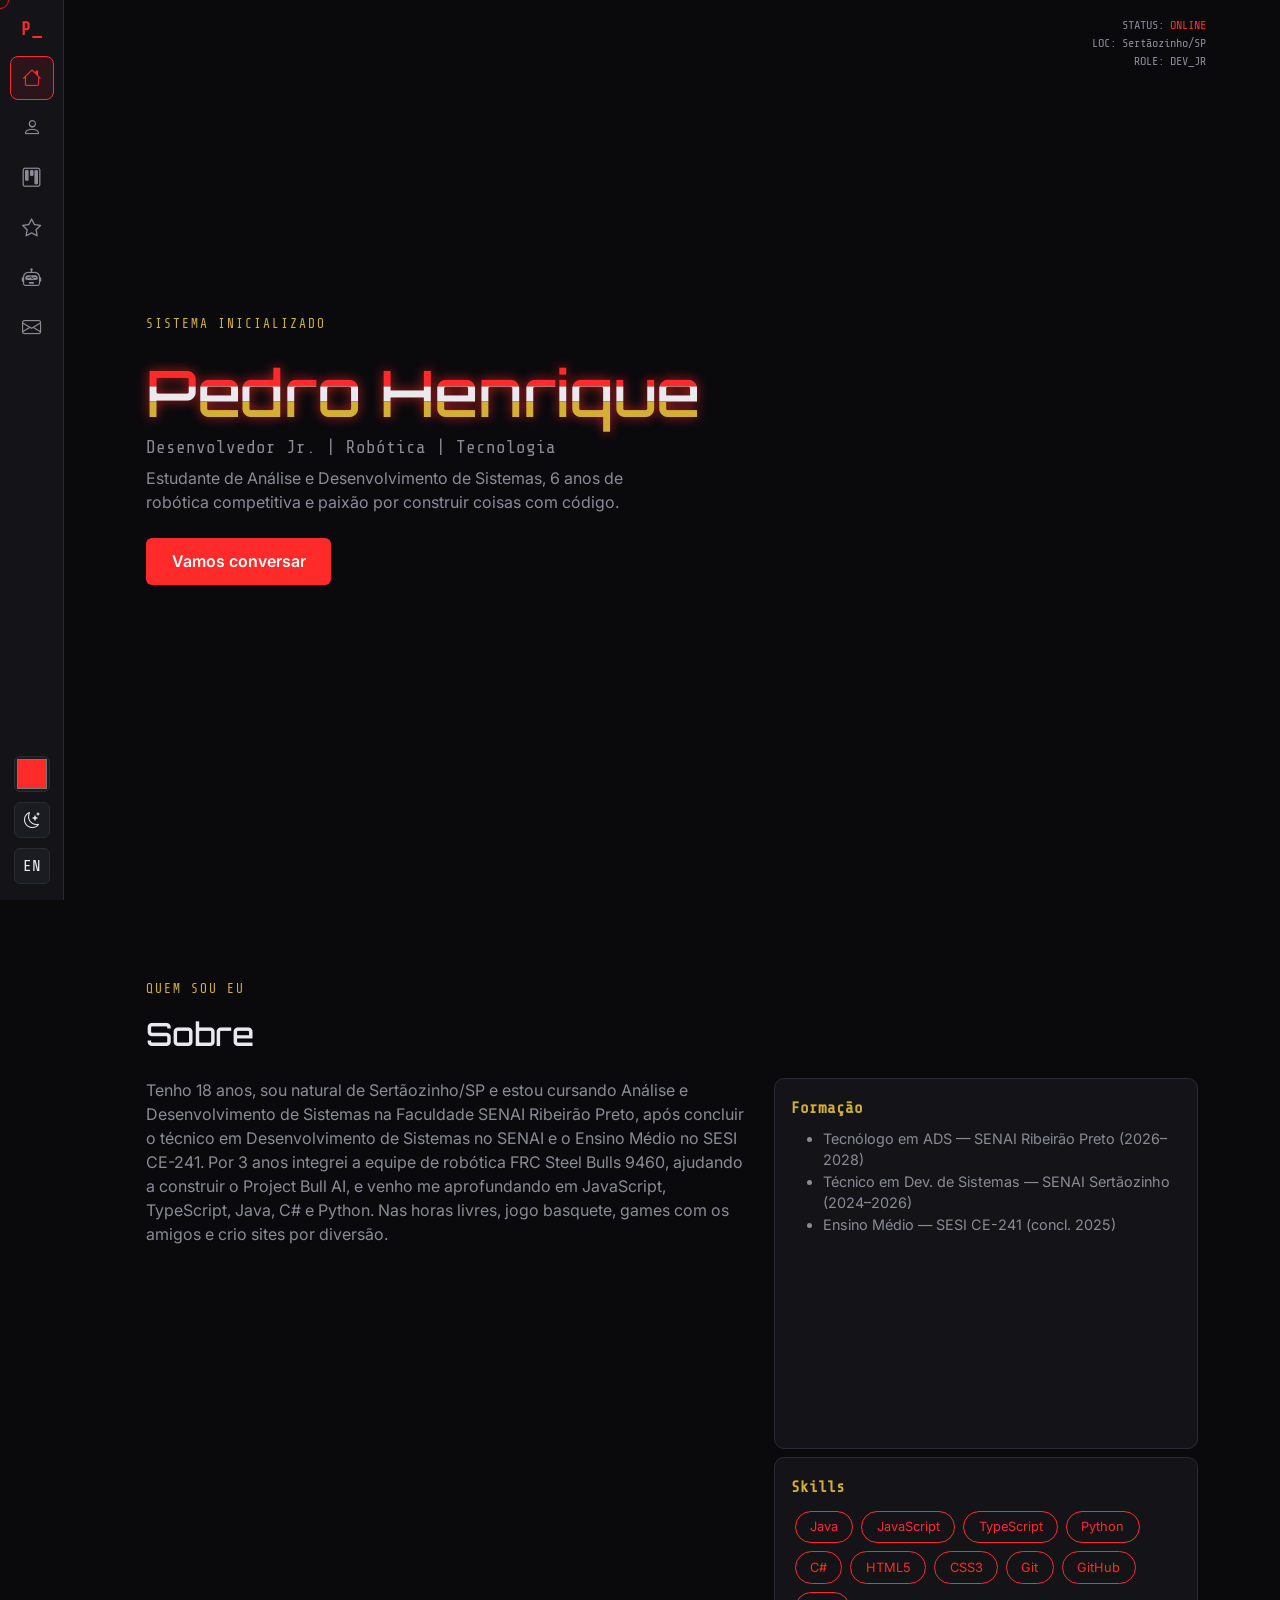
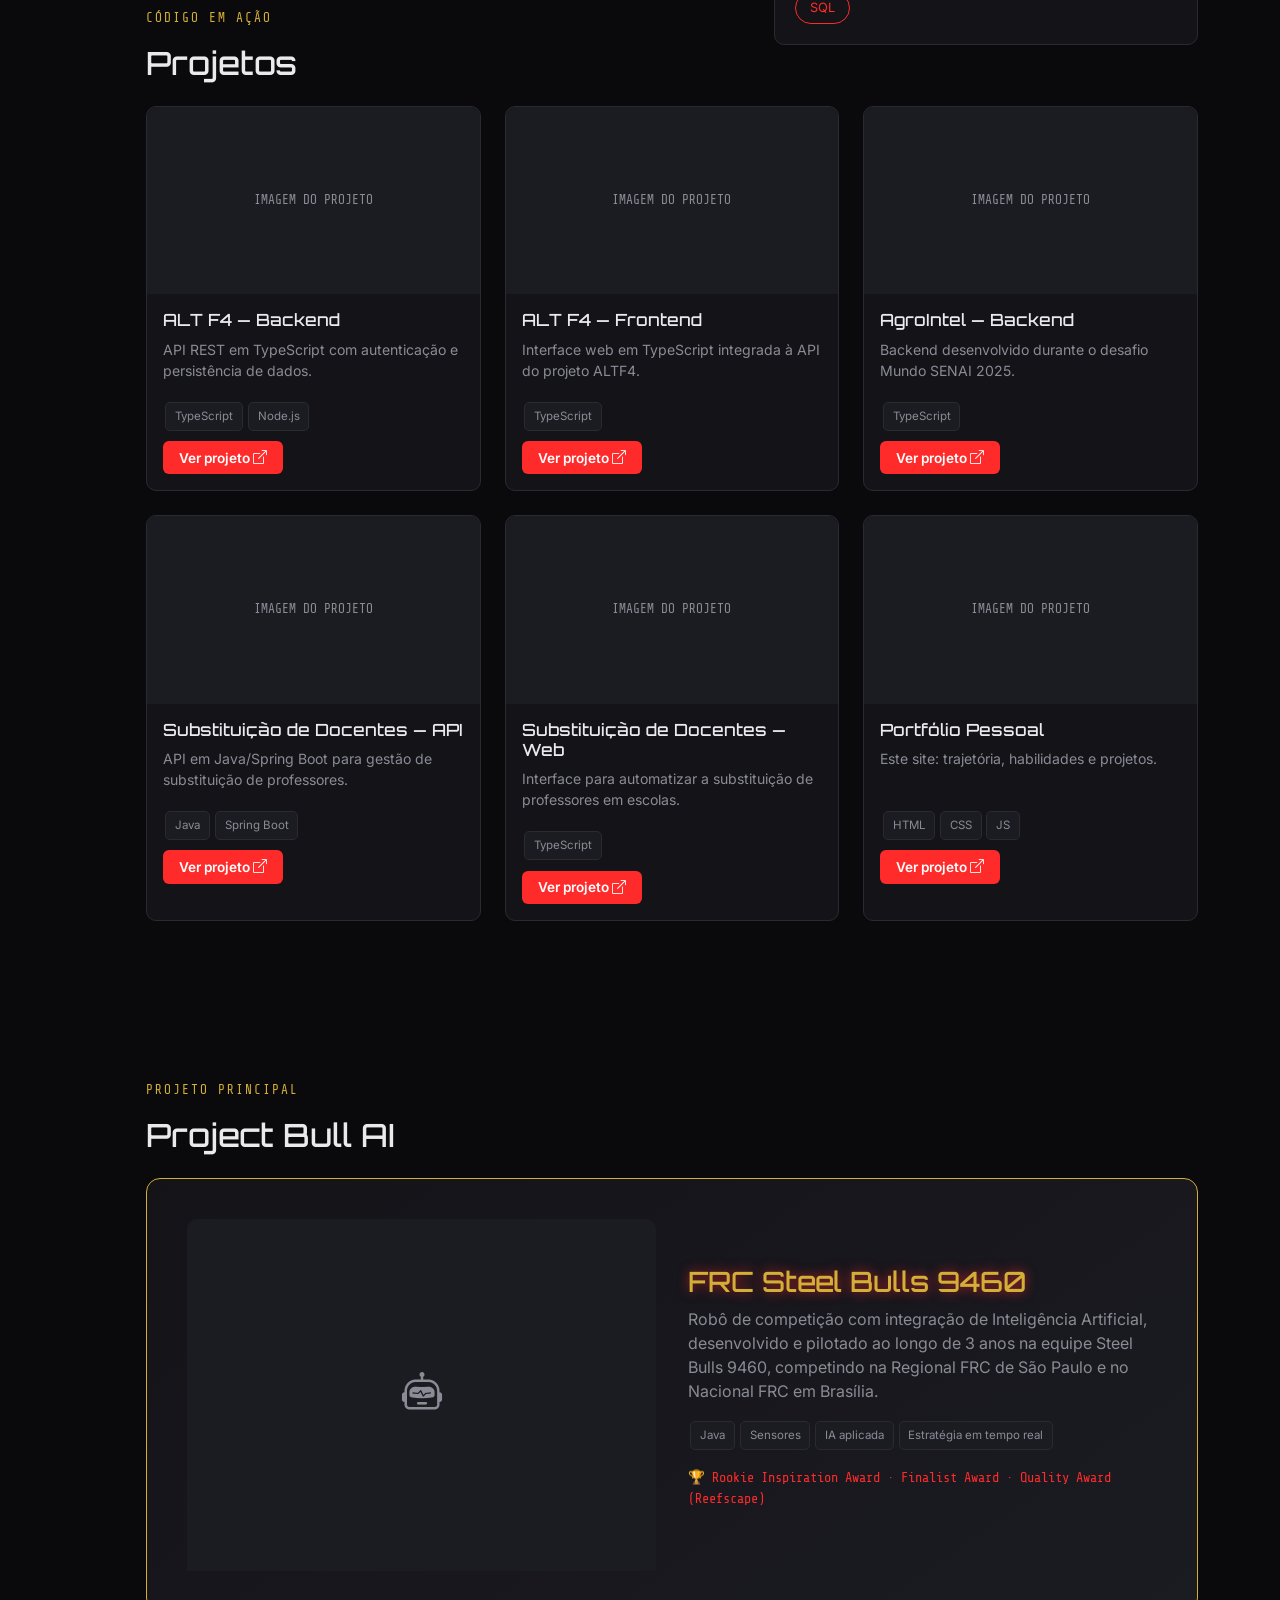
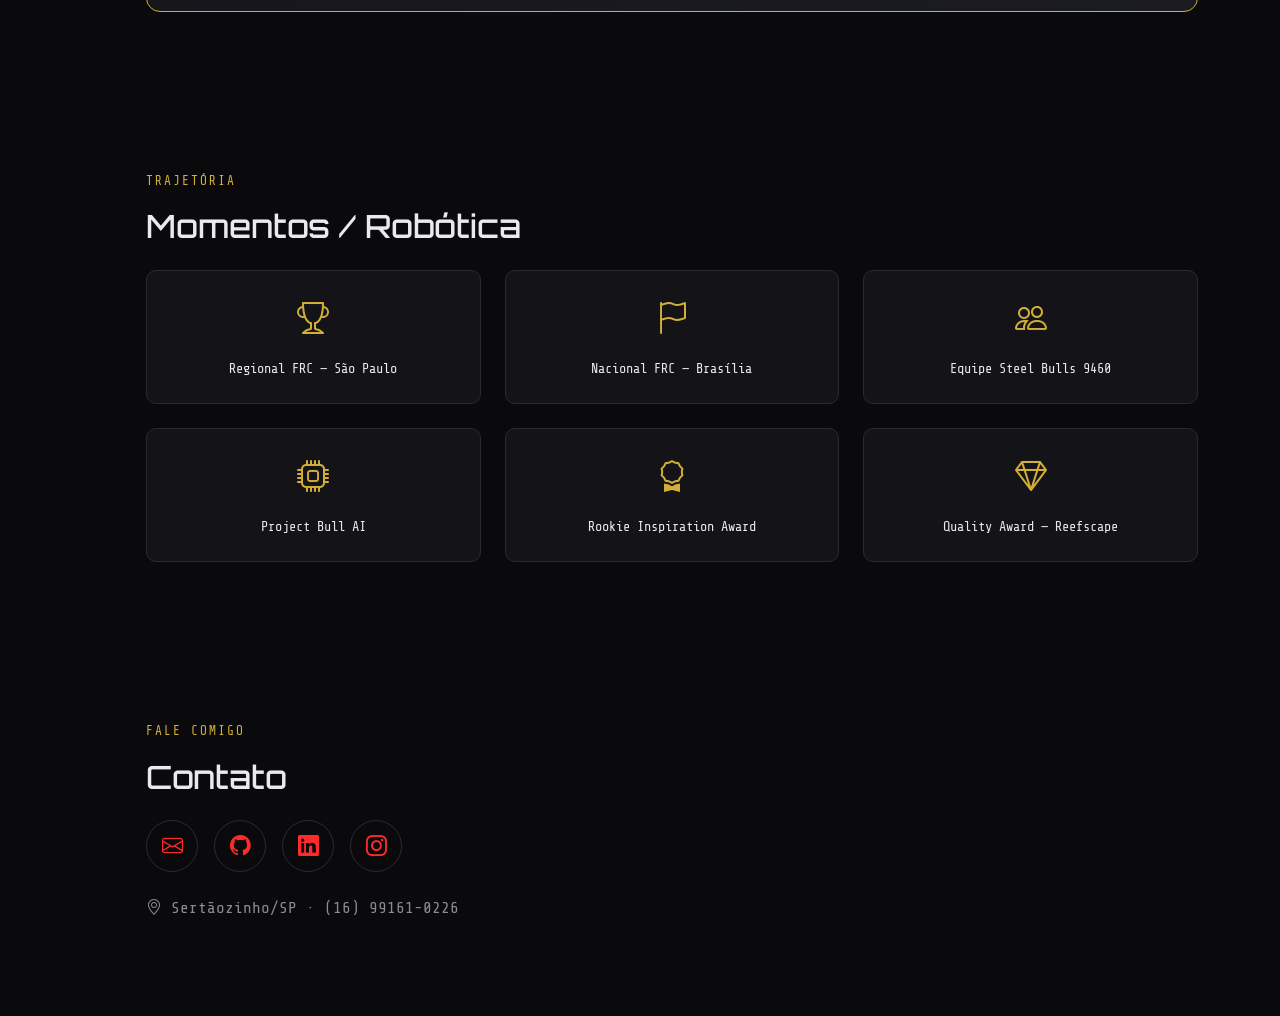
==== index.html @ cfd3be11 "Add files via upload" ====
<!DOCTYPE html>
<html lang="pt-BR">
<head>
<meta charset="UTF-8">
<meta name="viewport" content="width=device-width, initial-scale=1, viewport-fit=cover">
<title>Pedro Henrique — Dev &amp; Robótica</title>
<link href="https://fonts.googleapis.com/css2?family=Orbitron:wght@600;800&family=Share+Tech+Mono&family=Inter:wght@400;500;600&display=swap" rel="stylesheet">
<link href="https://cdnjs.cloudflare.com/ajax/libs/bootstrap/5.3.3/css/bootstrap.min.css" rel="stylesheet">
<link href="https://cdn.jsdelivr.net/npm/bootstrap-icons@1.11.3/font/bootstrap-icons.min.css" rel="stylesheet">
<link rel="stylesheet" href="css/style.css">
</head>
<body>
<div id="loader"><span class="mono glitch" data-text="INITIALIZING SYSTEM..." style="color:var(--accent);font-size:1rem">INITIALIZING SYSTEM...</span><div class="bar"><span></span></div></div>
<div id="navload"></div>
<div id="cursor"></div>

<aside class="sidebar" id="sidebar">
  <a href="#home" class="brand-mark mono" aria-label="Início">P_</a>
  <div class="side-nav" id="sideNav"></div>
  <div class="side-ctrl">
    <input type="color" id="colorpick" value="#ff2b2b" aria-label="Escolher cor de destaque">
    <button class="ctrl-btn" id="themeBtn" aria-label="Alternar tema"><i class="bi bi-moon-stars"></i></button>
    <button class="ctrl-btn mono" id="langBtn" aria-label="Alternar idioma">EN</button>
  </div>
</aside>

<main>
<section class="hero" id="home">
  <div class="hud mono d-none d-md-block">STATUS: <span style="color:var(--accent)">ONLINE</span><br>LOC: Sertãozinho/SP<br>ROLE: DEV_JR</div>
  <p class="eyebrow mono" data-i="heroEyebrow">SISTEMA INICIALIZADO</p>
  <h1 class="glitch glow" data-text="Pedro Henrique">Pedro Henrique</h1>
  <h2 class="mono" style="font-size:1.1rem;color:var(--muted)" data-i="heroRole">Desenvolvedor Jr. | Robótica | Tecnologia</h2>
  <p style="max-width:520px;color:var(--muted)" data-i="heroDesc">Estudante de Análise e Desenvolvimento de Sistemas, 6 anos de robótica competitiva e paixão por construir coisas com código.</p>
  <a href="#contact" class="btn-accent d-inline-block mt-2" style="width:fit-content" data-i="heroCta">Vamos conversar</a>
</section>

<section id="about">
  <p class="eyebrow mono" data-i="aboutEyebrow">QUEM SOU EU</p>
  <h2 class="mb-4" data-i="aboutTitle">Sobre</h2>
  <div class="row g-4">
    <div class="col-lg-7" style="color:var(--muted)" data-i="aboutBio">Tenho 18 anos, sou natural de Sertãozinho/SP e estou cursando Análise e Desenvolvimento de Sistemas na Faculdade SENAI Ribeirão Preto, após concluir o técnico em Desenvolvimento de Sistemas no SENAI e o Ensino Médio no SESI CE-241. Por 3 anos integrei a equipe de robótica FRC Steel Bulls 9460, ajudando a construir o Project Bull AI, e venho me aprofundando em JavaScript, TypeScript, Java, C# e Python. Nas horas livres, jogo basquete, games com os amigos e crio sites por diversão.</div>
    <div class="col-lg-5">
      <div class="card-tech p-3 mb-2"><strong class="mono" style="color:var(--gold)" data-i="eduTitle">Formação</strong><ul class="mt-2 mb-0" style="color:var(--muted);font-size:.9rem">
        <li>Tecnólogo em ADS — SENAI Ribeirão Preto (2026–2028)</li>
        <li>Técnico em Dev. de Sistemas — SENAI Sertãozinho (2024–2026)</li>
        <li>Ensino Médio — SESI CE-241 (concl. 2025)</li></ul></div>
      <div id="skillsBox"></div>
    </div>
  </div>
</section>

<section id="projects">
  <p class="eyebrow mono" data-i="projEyebrow">CÓDIGO EM AÇÃO</p>
  <h2 class="mb-4" data-i="projTitle">Projetos</h2>
  <div class="row g-4" id="projGrid"></div>
</section>

<section id="featured">
  <p class="eyebrow mono" data-i="featEyebrow">PROJETO PRINCIPAL</p>
  <h2 class="mb-4" data-i="featTitle">Project Bull AI</h2>
  <div class="featured">
    <div class="imgph" style="aspect-ratio:4/3"><i class="bi bi-robot" style="font-size:2.5rem"></i></div>
    <div>
      <h3 class="glow" style="color:var(--gold)">FRC Steel Bulls 9460</h3>
      <p style="color:var(--muted)" data-i="featDesc">Robô de competição com integração de Inteligência Artificial, desenvolvido e pilotado ao longo de 3 anos na equipe Steel Bulls 9460, competindo na Regional FRC de São Paulo e no Nacional FRC em Brasília.</p>
      <div class="mb-3 badge-wrap"><span class="badge-tech">Java</span><span class="badge-tech">Sensores</span><span class="badge-tech">IA aplicada</span><span class="badge-tech">Estratégia em tempo real</span></div>
      <p class="mono" style="font-size:.85rem;color:var(--accent)">🏆 Rookie Inspiration Award · Finalist Award · Quality Award (Reefscape)</p>
    </div>
  </div>
</section>

<section id="robotics">
  <p class="eyebrow mono" data-i="roboEyebrow">TRAJETÓRIA</p>
  <h2 class="mb-4" data-i="roboTitle">Momentos / Robótica</h2>
  <div class="row g-4" id="roboGrid"></div>
</section>

<section id="contact">
  <p class="eyebrow mono" data-i="contEyebrow">FALE COMIGO</p>
  <h2 class="mb-4" data-i="contTitle">Contato</h2>
  <div class="d-flex flex-wrap gap-3">
    <a class="contact-icon" href="mailto:pedroh.mendes472@gmail.com" aria-label="Email"><i class="bi bi-envelope"></i></a>
    <a class="contact-icon" href="https://github.com/PedroHenriMende" target="_blank" aria-label="GitHub"><i class="bi bi-github"></i></a>
    <a class="contact-icon" href="https://www.linkedin.com/in/pedro-jesus-aa4018383/" target="_blank" aria-label="LinkedIn"><i class="bi bi-linkedin"></i></a>
    <a class="contact-icon" href="https://www.instagram.com/pedro_mjay" target="_blank" aria-label="Instagram"><i class="bi bi-instagram"></i></a>
  </div>
  <p class="mt-4 mono" style="color:var(--muted)"><i class="bi bi-geo-alt"></i> Sertãozinho/SP · (16) 99161-0226</p>
</section>
</main>

<script src="script/script.js"></script>
</body>
</html>
---- css/style.css ----
:root {
  --accent: #ff2b2b;
  --gold: #d4af37;
  --bg: #0a0a0d;
  --surface: #131318;
  --surface2: #1b1b22;
  --text: #e9e9ee;
  --muted: #8b8b96;
  --border: #2a2a33;
}
:root[data-theme="light"] {
  --bg: #f3f2ee;
  --surface: #ffffff;
  --surface2: #eceae3;
  --text: #161616;
  --muted: #5b5b63;
  --border: #d8d6cf;
}
* {
  box-sizing: border-box;
}
html {
  scroll-behavior: smooth;
  scroll-padding-top: 24px;
}
body {
  background: var(--bg);
  color: var(--text);
  font-family: "Inter", system-ui, sans-serif;
  margin: 0;
  padding-top: env(safe-area-inset-top, 0);
  transition:
    background 0.3s,
    color 0.3s;
  overflow-x: hidden;
}
h1,
h2,
h3,
.brand {
  font-family: "Orbitron", sans-serif;
}
.mono {
  font-family: "Share Tech Mono", monospace;
}
::selection {
  background: var(--accent);
  color: #fff;
}
a {
  color: var(--accent);
  text-decoration: none;
}
.glow {
  text-shadow: 0 0 12px color-mix(in srgb, var(--accent) 70%, transparent);
}
/* loader */
#loader {
  position: fixed;
  inset: 0;
  background: var(--bg);
  z-index: 9999;
  display: flex;
  flex-direction: column;
  align-items: center;
  justify-content: center;
  transition: opacity 0.6s;
}
#loader .bar {
  width: 220px;
  height: 3px;
  background: var(--surface2);
  margin-top: 14px;
  overflow: hidden;
  border-radius: 2px;
}
#loader .bar span {
  display: block;
  height: 100%;
  width: 0;
  background: var(--accent);
  animation: load 1.4s ease forwards;
}
@keyframes load {
  to {
    width: 100%;
  }
}
#navload {
  position: fixed;
  top: 0;
  left: 0;
  height: 2px;
  background: var(--accent);
  width: 0;
  z-index: 9998;
  transition: width 0.25s;
}
/* glitch */
.glitch {
  position: relative;
  display: inline-block;
}
.glitch::before,
.glitch::after {
  content: attr(data-text);
  position: absolute;
  top: 0;
  left: 0;
  width: 100%;
  overflow: hidden;
  background: var(--bg);
}
.glitch::before {
  color: var(--accent);
  clip-path: inset(0 0 60% 0);
}
.glitch::after {
  color: var(--gold);
  clip-path: inset(60% 0 0 0);
}
.glitch:hover::before {
  animation: gl 0.4s steps(2) 2;
}
.glitch:hover::after {
  animation: gl2 0.4s steps(2) 2;
}
@keyframes gl {
  0% {
    transform: translate(0);
  }
  50% {
    transform: translate(-3px, 2px);
  }
  100% {
    transform: translate(0);
  }
}
@keyframes gl2 {
  0% {
    transform: translate(0);
  }
  50% {
    transform: translate(3px, -2px);
  }
  100% {
    transform: translate(0);
  }
}
/* cursor */
#cursor {
  position: fixed;
  width: 18px;
  height: 18px;
  border: 1px solid var(--accent);
  border-radius: 50%;
  pointer-events: none;
  z-index: 9997;
  transform: translate(-50%, -50%);
  transition:
    width 0.15s,
    height 0.15s,
    background 0.15s;
  mix-blend-mode: difference;
}
/* controls (theme / color / lang) */
.ctrl-btn {
  background: var(--surface2);
  border: 1px solid var(--border);
  color: var(--text);
  border-radius: 6px;
  width: 36px;
  height: 36px;
  display: inline-flex;
  align-items: center;
  justify-content: center;
  flex: none;
}
.ctrl-btn:hover {
  border-color: var(--accent);
  color: var(--accent);
}
#colorpick {
  width: 36px;
  height: 36px;
  padding: 2px;
  border-radius: 6px;
  border: 1px solid var(--border);
  background: var(--surface2);
  flex: none;
}
/* sidebar (only navigation on the page) */
.sidebar {
  position: fixed;
  top: 0;
  left: 0;
  bottom: 0;
  width: 64px;
  background: var(--surface);
  border-right: 1px solid var(--border);
  z-index: 900;
  display: flex;
  flex-direction: column;
  align-items: center;
  padding: 16px 0;
  gap: 14px;
  padding-top: calc(16px + env(safe-area-inset-top, 0));
}
.brand-mark {
  color: var(--accent);
  font-weight: 800;
  font-size: 1.1rem;
  letter-spacing: 1px;
  flex: none;
}
.side-nav {
  display: flex;
  flex-direction: column;
  gap: 6px;
}
.side-nav a {
  width: 44px;
  height: 44px;
  display: flex;
  align-items: center;
  justify-content: center;
  border-radius: 8px;
  color: var(--muted);
  font-size: 1.2rem;
  border: 1px solid transparent;
}
.side-nav a:hover,
.side-nav a.active {
  color: var(--accent);
  border-color: var(--accent);
  background: color-mix(in srgb, var(--accent) 10%, transparent);
}
.side-ctrl {
  margin-top: auto;
  display: flex;
  flex-direction: column;
  align-items: center;
  gap: 10px;
  padding-bottom: env(safe-area-inset-bottom, 0);
}
main {
  margin-left: 64px;
}
@media (max-width: 767px) {
  .sidebar {
    top: auto;
    bottom: 0;
    width: 100%;
    height: 60px;
    flex-direction: row;
    justify-content: space-between;
    padding: 0 10px;
    gap: 8px;
    border-right: none;
    border-top: 1px solid var(--border);
    overflow-x: auto;
  }
  .side-nav {
    flex-direction: row;
  }
  .side-ctrl {
    margin-top: 0;
    flex-direction: row;
  }
  main {
    margin-left: 0;
    padding-bottom: 60px;
  }
}
section {
  padding: 5rem 1.5rem;
  max-width: 1100px;
  margin: 0 auto;
  scroll-margin-top: 24px;
}
.eyebrow {
  color: var(--gold);
  font-size: 0.8rem;
  letter-spacing: 2px;
}
.hero {
  min-height: 100vh;
  display: flex;
  flex-direction: column;
  justify-content: center;
  position: relative;
}
.hero h1 {
  font-size: clamp(2.2rem, 6vw, 4rem);
  margin: 0.3rem 0;
}
.hero .hud {
  position: absolute;
  right: 1rem;
  top: 1rem;
  font-size: 0.75rem;
  color: var(--muted);
  text-align: right;
}
.btn-accent {
  background: var(--accent);
  border: none;
  color: #fff;
  font-weight: 600;
  padding: 0.7rem 1.6rem;
  border-radius: 6px;
}
.btn-accent:hover {
  filter: brightness(1.15);
  color: #fff;
}
.card-tech {
  background: var(--surface);
  border: 1px solid var(--border);
  border-radius: 10px;
  transition:
    transform 0.25s,
    border-color 0.25s;
  height: 100%;
}
.card-tech:hover {
  transform: translateY(-6px);
  border-color: var(--accent);
}
.imgph {
  aspect-ratio: 16/9;
  background: var(--surface2);
  display: flex;
  align-items: center;
  justify-content: center;
  color: var(--muted);
  border-radius: 10px 10px 0 0;
  font-family: "Share Tech Mono", monospace;
  font-size: 0.8rem;
}
.badge-tech {
  background: var(--surface2);
  border: 1px solid var(--border);
  color: var(--muted);
  font-size: 0.72rem;
  padding: 0.3rem 0.55rem;
  border-radius: 5px;
  margin: 0.15rem;
  display: inline-block;
}
.badge-wrap {
  display: flex;
  flex-wrap: wrap;
  max-width: 100%;
}
.featured {
  border: 1px solid var(--gold);
  border-radius: 14px;
  background: linear-gradient(145deg, var(--surface), var(--surface2));
  padding: 2.5rem;
  display: grid;
  grid-template-columns: 1fr 1fr;
  gap: 2rem;
  align-items: center;
}
@media (max-width: 767px) {
  .featured {
    grid-template-columns: 1fr;
  }
}
.skill-badge {
  border: 1px solid var(--accent);
  color: var(--accent);
  border-radius: 20px;
  padding: 0.35rem 0.9rem;
  font-size: 0.8rem;
  margin: 0.25rem;
  display: inline-block;
}
.card-tech,
.imgph,
#skillsBox,
.featured {
  max-width: 100%;
}
.contact-icon {
  width: 52px;
  height: 52px;
  border-radius: 50%;
  border: 1px solid var(--border);
  display: flex;
  align-items: center;
  justify-content: center;
  font-size: 1.3rem;
}
.contact-icon:hover {
  border-color: var(--accent);
  color: var(--accent);
}
:focus-visible {
  outline: 2px solid var(--accent);
  outline-offset: 2px;
}
@media (prefers-reduced-motion: reduce) {
  * {
    animation: none !important;
    transition: none !important;
  }
}
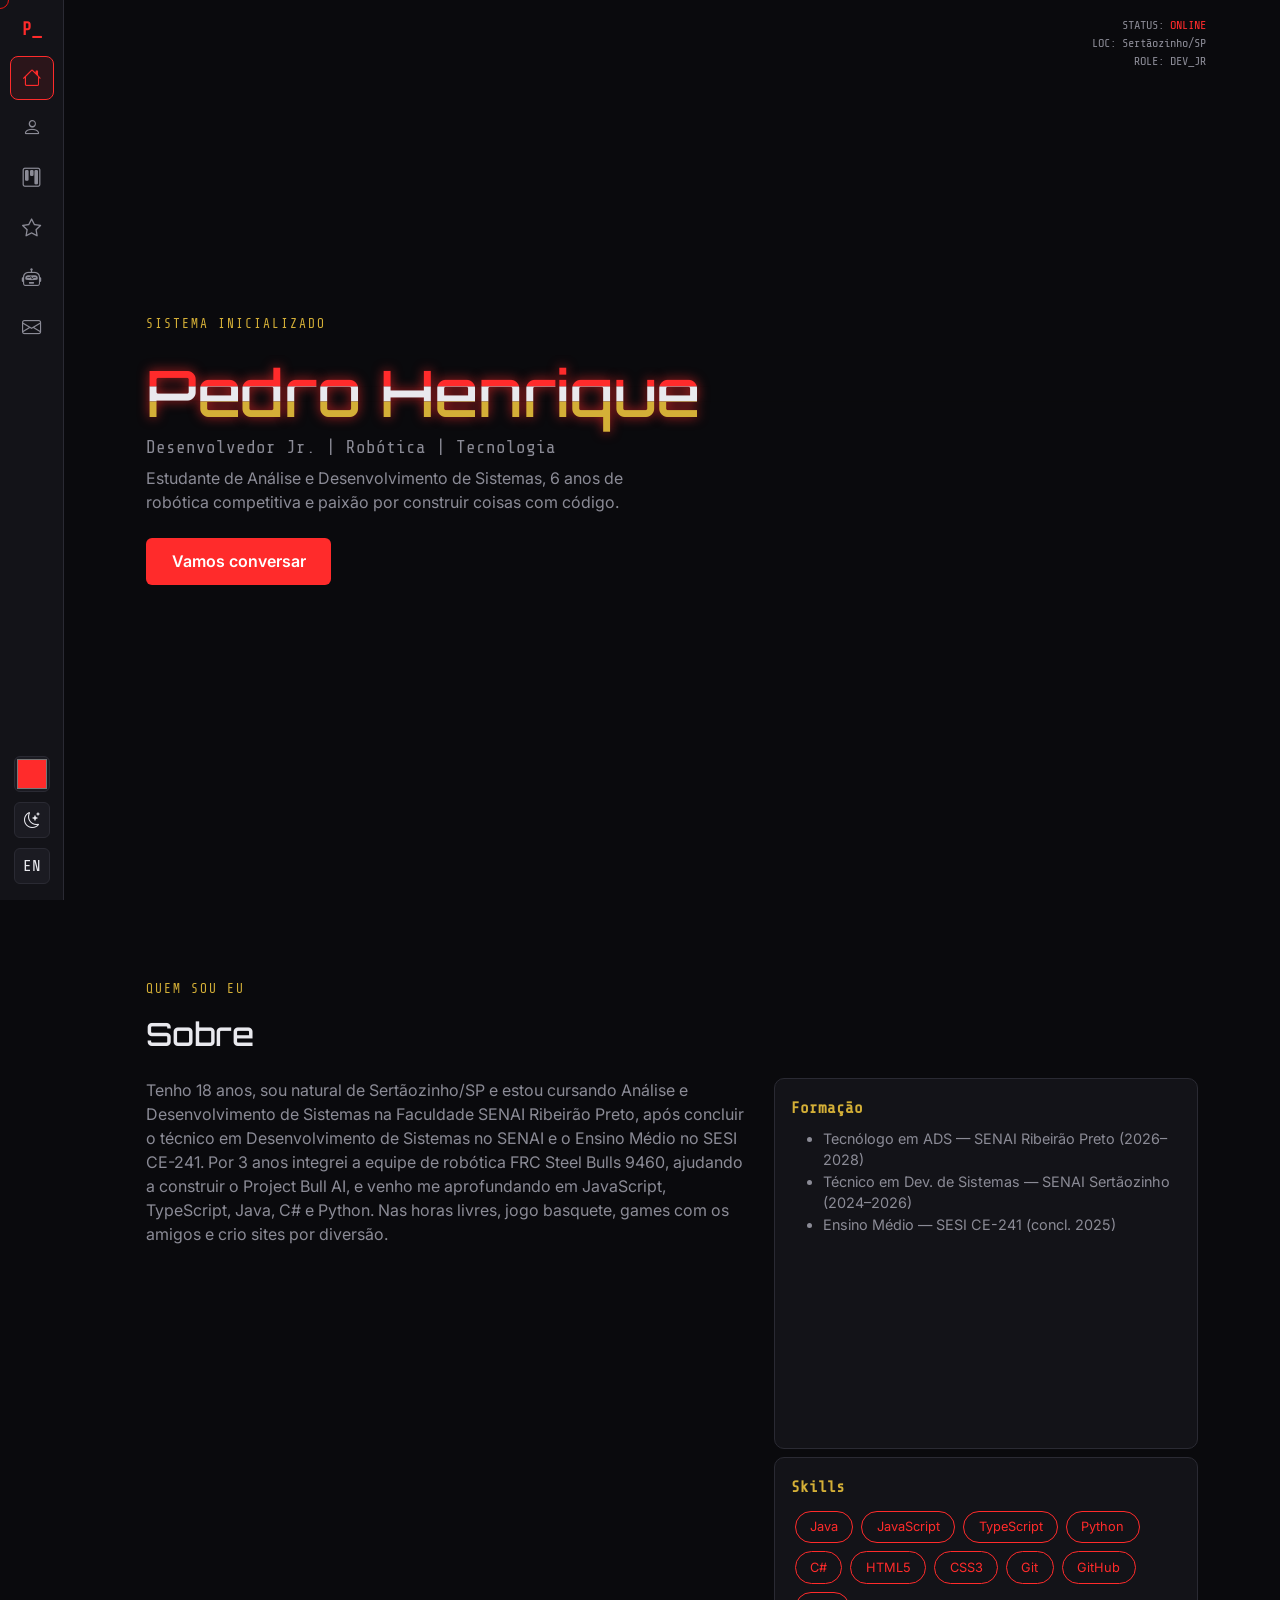
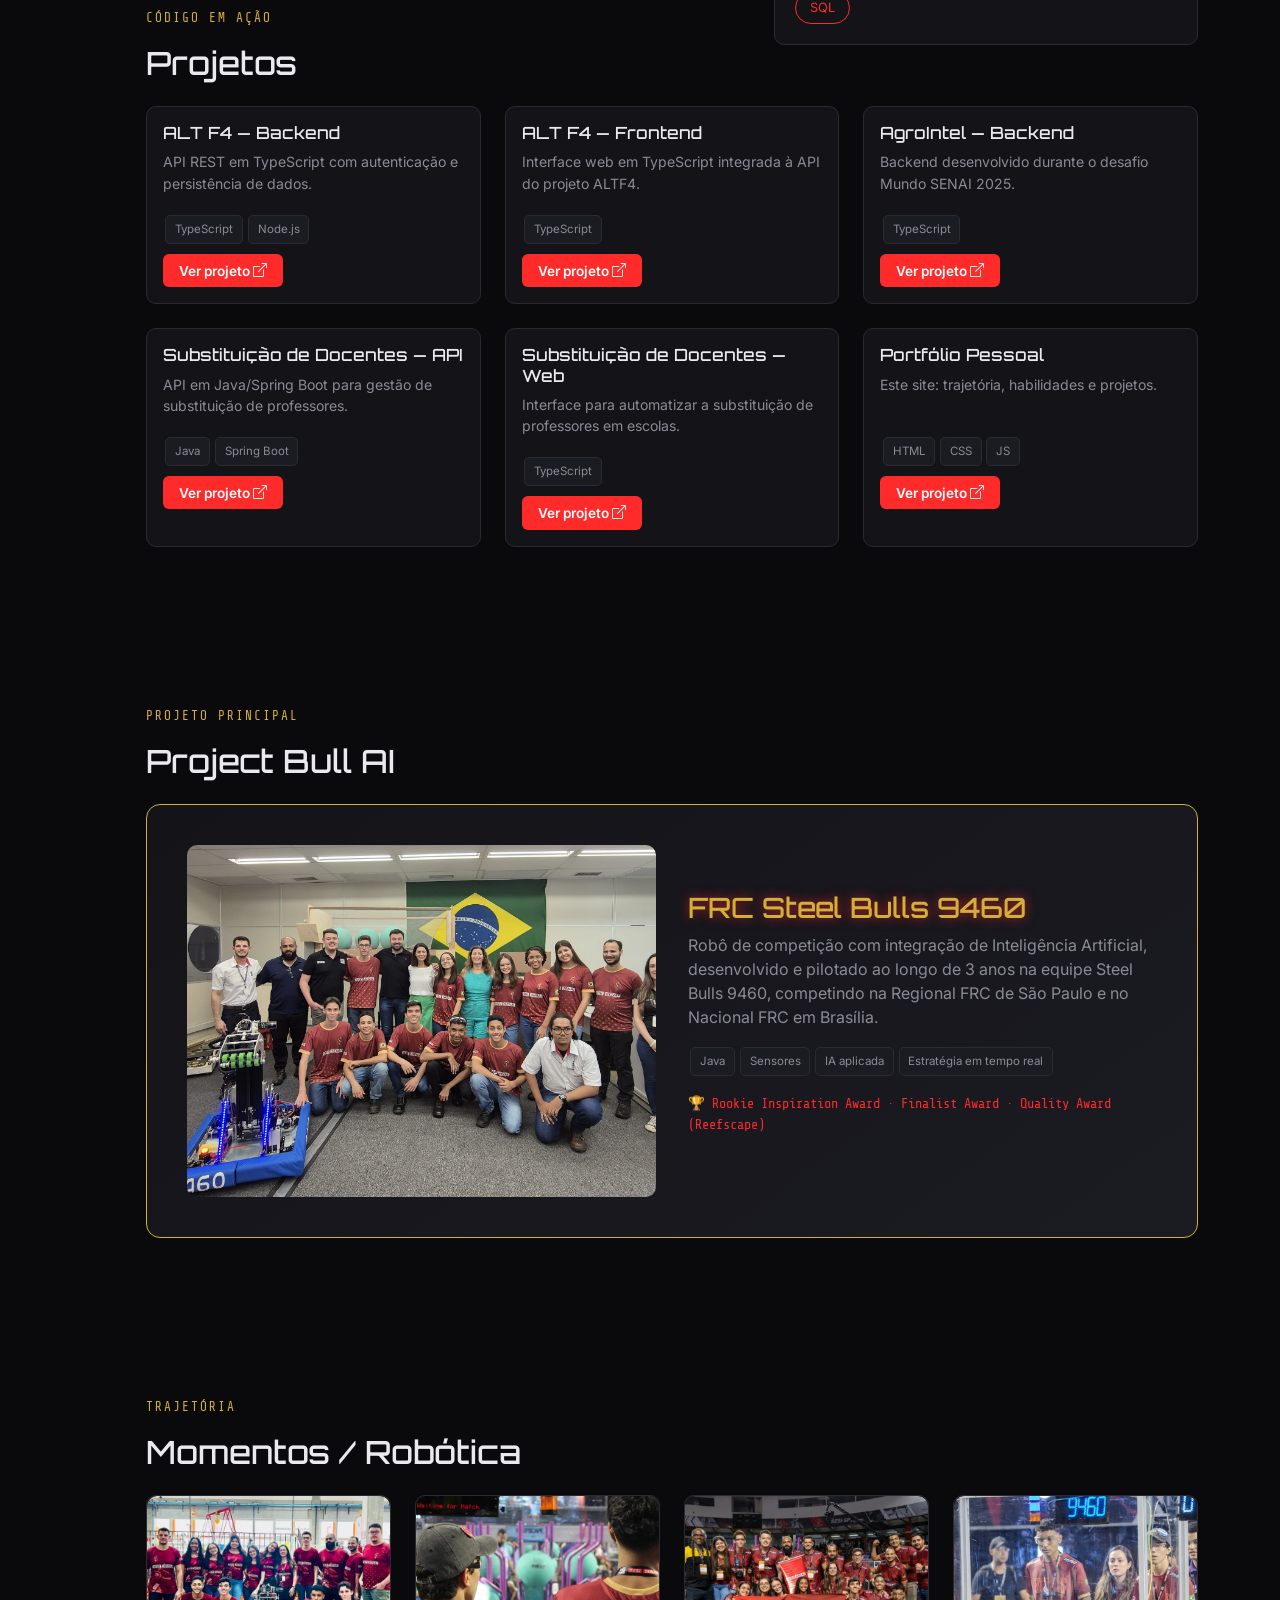
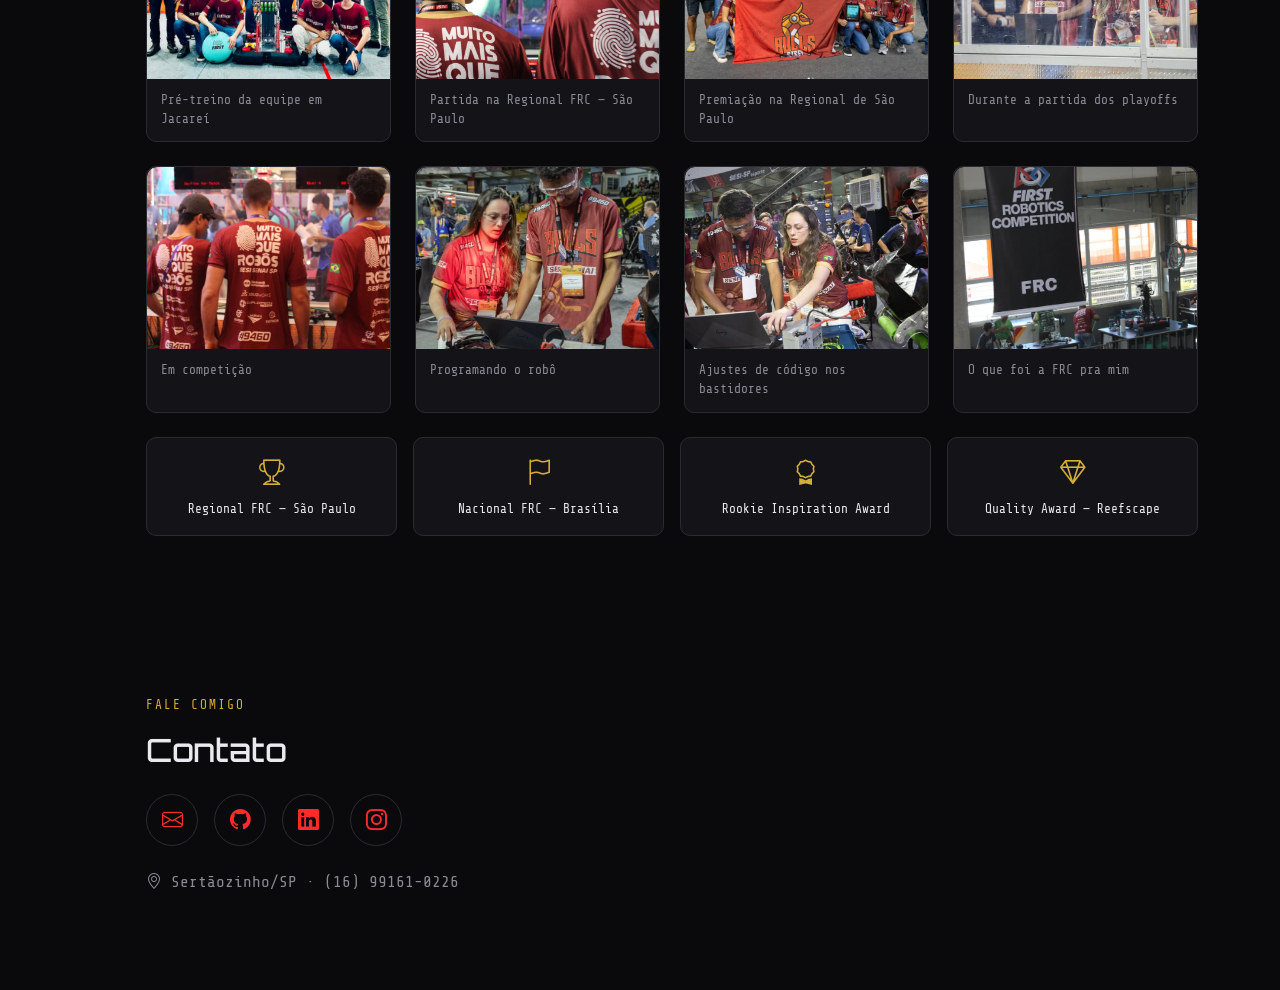
==== commit 901d9dad: "Atualiza portfolio" ====
--- a/index.html
+++ b/index.html
@@ -1,93 +1,123 @@
 <!DOCTYPE html>
 <html lang="pt-BR">
+
 <head>
-<meta charset="UTF-8">
-<meta name="viewport" content="width=device-width, initial-scale=1, viewport-fit=cover">
-<title>Pedro Henrique — Dev &amp; Robótica</title>
-<link href="https://fonts.googleapis.com/css2?family=Orbitron:wght@600;800&family=Share+Tech+Mono&family=Inter:wght@400;500;600&display=swap" rel="stylesheet">
-<link href="https://cdnjs.cloudflare.com/ajax/libs/bootstrap/5.3.3/css/bootstrap.min.css" rel="stylesheet">
-<link href="https://cdn.jsdelivr.net/npm/bootstrap-icons@1.11.3/font/bootstrap-icons.min.css" rel="stylesheet">
-<link rel="stylesheet" href="css/style.css">
+  <meta charset="UTF-8">
+  <meta name="viewport" content="width=device-width, initial-scale=1, viewport-fit=cover">
+  <title>Pedro Henrique — Dev &amp; Robótica</title>
+  <link
+    href="https://fonts.googleapis.com/css2?family=Orbitron:wght@600;800&family=Share+Tech+Mono&family=Inter:wght@400;500;600&display=swap"
+    rel="stylesheet">
+  <link href="https://cdnjs.cloudflare.com/ajax/libs/bootstrap/5.3.3/css/bootstrap.min.css" rel="stylesheet">
+  <link href="https://cdn.jsdelivr.net/npm/bootstrap-icons@1.11.3/font/bootstrap-icons.min.css" rel="stylesheet">
+  <link rel="stylesheet" href="css/style.css">
 </head>
+
 <body>
-<div id="loader"><span class="mono glitch" data-text="INITIALIZING SYSTEM..." style="color:var(--accent);font-size:1rem">INITIALIZING SYSTEM...</span><div class="bar"><span></span></div></div>
-<div id="navload"></div>
-<div id="cursor"></div>
+  <div id="loader"><span class="mono glitch" data-text="INITIALIZING SYSTEM..."
+      style="color:var(--accent);font-size:1rem">INITIALIZING SYSTEM...</span>
+    <div class="bar"><span></span></div>
+  </div>
+  <div id="navload"></div>
+  <div id="cursor"></div>
 
-<aside class="sidebar" id="sidebar">
-  <a href="#home" class="brand-mark mono" aria-label="Início">P_</a>
-  <div class="side-nav" id="sideNav"></div>
-  <div class="side-ctrl">
-    <input type="color" id="colorpick" value="#ff2b2b" aria-label="Escolher cor de destaque">
-    <button class="ctrl-btn" id="themeBtn" aria-label="Alternar tema"><i class="bi bi-moon-stars"></i></button>
-    <button class="ctrl-btn mono" id="langBtn" aria-label="Alternar idioma">EN</button>
-  </div>
-</aside>
+  <aside class="sidebar" id="sidebar">
+    <a href="#home" class="brand-mark mono" aria-label="Início">P_</a>
+    <div class="side-nav" id="sideNav"></div>
+    <div class="side-ctrl">
+      <input type="color" id="colorpick" value="#ff2b2b" aria-label="Escolher cor de destaque">
+      <button class="ctrl-btn" id="themeBtn" aria-label="Alternar tema"><i class="bi bi-moon-stars"></i></button>
+      <button class="ctrl-btn mono" id="langBtn" aria-label="Alternar idioma">EN</button>
+    </div>
+  </aside>
 
-<main>
-<section class="hero" id="home">
-  <div class="hud mono d-none d-md-block">STATUS: <span style="color:var(--accent)">ONLINE</span><br>LOC: Sertãozinho/SP<br>ROLE: DEV_JR</div>
-  <p class="eyebrow mono" data-i="heroEyebrow">SISTEMA INICIALIZADO</p>
-  <h1 class="glitch glow" data-text="Pedro Henrique">Pedro Henrique</h1>
-  <h2 class="mono" style="font-size:1.1rem;color:var(--muted)" data-i="heroRole">Desenvolvedor Jr. | Robótica | Tecnologia</h2>
-  <p style="max-width:520px;color:var(--muted)" data-i="heroDesc">Estudante de Análise e Desenvolvimento de Sistemas, 6 anos de robótica competitiva e paixão por construir coisas com código.</p>
-  <a href="#contact" class="btn-accent d-inline-block mt-2" style="width:fit-content" data-i="heroCta">Vamos conversar</a>
-</section>
+  <main>
+    <section class="hero" id="home">
+      <div class="hud mono d-none d-md-block">STATUS: <span style="color:var(--accent)">ONLINE</span><br>LOC:
+        Sertãozinho/SP<br>ROLE: DEV_JR</div>
+      <p class="eyebrow mono" data-i="heroEyebrow">SISTEMA INICIALIZADO</p>
+      <h1 class="glitch glow" data-text="Pedro Henrique">Pedro Henrique</h1>
+      <h2 class="mono" style="font-size:1.1rem;color:var(--muted)" data-i="heroRole">Desenvolvedor Jr. | Robótica |
+        Tecnologia</h2>
+      <p style="max-width:520px;color:var(--muted)" data-i="heroDesc">Estudante de Análise e Desenvolvimento de
+        Sistemas, 6 anos de robótica competitiva e paixão por construir coisas com código.</p>
+      <a href="#contact" class="btn-accent d-inline-block mt-2" style="width:fit-content" data-i="heroCta">Vamos
+        conversar</a>
+    </section>
 
-<section id="about">
-  <p class="eyebrow mono" data-i="aboutEyebrow">QUEM SOU EU</p>
-  <h2 class="mb-4" data-i="aboutTitle">Sobre</h2>
-  <div class="row g-4">
-    <div class="col-lg-7" style="color:var(--muted)" data-i="aboutBio">Tenho 18 anos, sou natural de Sertãozinho/SP e estou cursando Análise e Desenvolvimento de Sistemas na Faculdade SENAI Ribeirão Preto, após concluir o técnico em Desenvolvimento de Sistemas no SENAI e o Ensino Médio no SESI CE-241. Por 3 anos integrei a equipe de robótica FRC Steel Bulls 9460, ajudando a construir o Project Bull AI, e venho me aprofundando em JavaScript, TypeScript, Java, C# e Python. Nas horas livres, jogo basquete, games com os amigos e crio sites por diversão.</div>
-    <div class="col-lg-5">
-      <div class="card-tech p-3 mb-2"><strong class="mono" style="color:var(--gold)" data-i="eduTitle">Formação</strong><ul class="mt-2 mb-0" style="color:var(--muted);font-size:.9rem">
-        <li>Tecnólogo em ADS — SENAI Ribeirão Preto (2026–2028)</li>
-        <li>Técnico em Dev. de Sistemas — SENAI Sertãozinho (2024–2026)</li>
-        <li>Ensino Médio — SESI CE-241 (concl. 2025)</li></ul></div>
-      <div id="skillsBox"></div>
-    </div>
-  </div>
-</section>
+    <section id="about">
+      <p class="eyebrow mono" data-i="aboutEyebrow">QUEM SOU EU</p>
+      <h2 class="mb-4" data-i="aboutTitle">Sobre</h2>
+      <div class="row g-4">
+        <div class="col-lg-7" style="color:var(--muted)" data-i="aboutBio">Tenho 18 anos, sou natural de Sertãozinho/SP
+          e estou cursando Análise e Desenvolvimento de Sistemas na Faculdade SENAI Ribeirão Preto, após concluir o
+          técnico em Desenvolvimento de Sistemas no SENAI e o Ensino Médio no SESI CE-241. Por 3 anos integrei a equipe
+          de robótica FRC Steel Bulls 9460, ajudando a construir o Project Bull AI, e venho me aprofundando em
+          JavaScript, TypeScript, Java, C# e Python. Nas horas livres, jogo basquete, games com os amigos e crio sites
+          por diversão.</div>
+        <div class="col-lg-5">
+          <div class="card-tech p-3 mb-2"><strong class="mono" style="color:var(--gold)"
+              data-i="eduTitle">Formação</strong>
+            <ul class="mt-2 mb-0" style="color:var(--muted);font-size:.9rem">
+              <li>Tecnólogo em ADS — SENAI Ribeirão Preto (2026–2028)</li>
+              <li>Técnico em Dev. de Sistemas — SENAI Sertãozinho (2024–2026)</li>
+              <li>Ensino Médio — SESI CE-241 (concl. 2025)</li>
+            </ul>
+          </div>
+          <div id="skillsBox"></div>
+        </div>
+      </div>
+    </section>
 
-<section id="projects">
-  <p class="eyebrow mono" data-i="projEyebrow">CÓDIGO EM AÇÃO</p>
-  <h2 class="mb-4" data-i="projTitle">Projetos</h2>
-  <div class="row g-4" id="projGrid"></div>
-</section>
+    <section id="projects">
+      <p class="eyebrow mono" data-i="projEyebrow">CÓDIGO EM AÇÃO</p>
+      <h2 class="mb-4" data-i="projTitle">Projetos</h2>
+      <div class="row g-4" id="projGrid"></div>
+    </section>
 
-<section id="featured">
-  <p class="eyebrow mono" data-i="featEyebrow">PROJETO PRINCIPAL</p>
-  <h2 class="mb-4" data-i="featTitle">Project Bull AI</h2>
-  <div class="featured">
-    <div class="imgph" style="aspect-ratio:4/3"><i class="bi bi-robot" style="font-size:2.5rem"></i></div>
-    <div>
-      <h3 class="glow" style="color:var(--gold)">FRC Steel Bulls 9460</h3>
-      <p style="color:var(--muted)" data-i="featDesc">Robô de competição com integração de Inteligência Artificial, desenvolvido e pilotado ao longo de 3 anos na equipe Steel Bulls 9460, competindo na Regional FRC de São Paulo e no Nacional FRC em Brasília.</p>
-      <div class="mb-3 badge-wrap"><span class="badge-tech">Java</span><span class="badge-tech">Sensores</span><span class="badge-tech">IA aplicada</span><span class="badge-tech">Estratégia em tempo real</span></div>
-      <p class="mono" style="font-size:.85rem;color:var(--accent)">🏆 Rookie Inspiration Award · Finalist Award · Quality Award (Reefscape)</p>
-    </div>
-  </div>
-</section>
+    <section id="featured">
+      <p class="eyebrow mono" data-i="featEyebrow">PROJETO PRINCIPAL</p>
+      <h2 class="mb-4" data-i="featTitle">Project Bull AI</h2>
+      <div class="featured">
+        <img class="featured-img" src="assets/foto-equipe.png" alt="Equipe FRC Steel Bulls 9460" loading="lazy">
+        <div>
+          <h3 class="glow" style="color:var(--gold)">FRC Steel Bulls 9460</h3>
+          <p style="color:var(--muted)" data-i="featDesc">Robô de competição com integração de Inteligência Artificial,
+            desenvolvido e pilotado ao longo de 3 anos na equipe Steel Bulls 9460, competindo na Regional FRC de São
+            Paulo e no Nacional FRC em Brasília.</p>
+          <div class="mb-3 badge-wrap"><span class="badge-tech">Java</span><span class="badge-tech">Sensores</span><span
+              class="badge-tech">IA aplicada</span><span class="badge-tech">Estratégia em tempo real</span></div>
+          <p class="mono" style="font-size:.85rem;color:var(--accent)">🏆 Rookie Inspiration Award · Finalist Award ·
+            Quality Award (Reefscape)</p>
+        </div>
+      </div>
+    </section>
 
-<section id="robotics">
-  <p class="eyebrow mono" data-i="roboEyebrow">TRAJETÓRIA</p>
-  <h2 class="mb-4" data-i="roboTitle">Momentos / Robótica</h2>
-  <div class="row g-4" id="roboGrid"></div>
-</section>
+    <section id="robotics">
+      <p class="eyebrow mono" data-i="roboEyebrow">TRAJETÓRIA</p>
+      <h2 class="mb-4" data-i="roboTitle">Momentos / Robótica</h2>
+      <div class="row g-4 mb-4" id="roboGrid"></div>
+      <div class="row g-3" id="awardGrid"></div>
+    </section>
 
-<section id="contact">
-  <p class="eyebrow mono" data-i="contEyebrow">FALE COMIGO</p>
-  <h2 class="mb-4" data-i="contTitle">Contato</h2>
-  <div class="d-flex flex-wrap gap-3">
-    <a class="contact-icon" href="mailto:pedroh.mendes472@gmail.com" aria-label="Email"><i class="bi bi-envelope"></i></a>
-    <a class="contact-icon" href="https://github.com/PedroHenriMende" target="_blank" aria-label="GitHub"><i class="bi bi-github"></i></a>
-    <a class="contact-icon" href="https://www.linkedin.com/in/pedro-jesus-aa4018383/" target="_blank" aria-label="LinkedIn"><i class="bi bi-linkedin"></i></a>
-    <a class="contact-icon" href="https://www.instagram.com/pedro_mjay" target="_blank" aria-label="Instagram"><i class="bi bi-instagram"></i></a>
-  </div>
-  <p class="mt-4 mono" style="color:var(--muted)"><i class="bi bi-geo-alt"></i> Sertãozinho/SP · (16) 99161-0226</p>
-</section>
-</main>
+    <section id="contact">
+      <p class="eyebrow mono" data-i="contEyebrow">FALE COMIGO</p>
+      <h2 class="mb-4" data-i="contTitle">Contato</h2>
+      <div class="d-flex flex-wrap gap-3">
+        <a class="contact-icon" href="mailto:pedroh.mendes472@gmail.com" aria-label="Email"><i
+            class="bi bi-envelope"></i></a>
+        <a class="contact-icon" href="https://github.com/PedroHenriMende" target="_blank" aria-label="GitHub"><i
+            class="bi bi-github"></i></a>
+        <a class="contact-icon" href="https://www.linkedin.com/in/pedro-jesus-aa4018383/" target="_blank"
+          aria-label="LinkedIn"><i class="bi bi-linkedin"></i></a>
+        <a class="contact-icon" href="https://www.instagram.com/pedro_mjay" target="_blank" aria-label="Instagram"><i
+            class="bi bi-instagram"></i></a>
+      </div>
+      <p class="mt-4 mono" style="color:var(--muted)"><i class="bi bi-geo-alt"></i> Sertãozinho/SP · (16) 99161-0226</p>
+    </section>
+  </main>
 
-<script src="script/script.js"></script>
+  <script src="script/script.js"></script>
 </body>
-</html>
+
+</html>
--- a/css/style.css
+++ b/css/style.css
@@ -1,409 +1,139 @@
+/* ===== CORES ===== */
 :root {
-  --accent: #ff2b2b;
-  --gold: #d4af37;
-  --bg: #0a0a0d;
-  --surface: #131318;
-  --surface2: #1b1b22;
-  --text: #e9e9ee;
-  --muted: #8b8b96;
-  --border: #2a2a33;
+  --accent: #ff2b2b; --gold: #d4af37;
+  --bg: #0a0a0d; --surface: #131318; --surface2: #1b1b22;
+  --text: #e9e9ee; --muted: #8b8b96; --border: #2a2a33;
 }
 :root[data-theme="light"] {
-  --bg: #f3f2ee;
-  --surface: #ffffff;
-  --surface2: #eceae3;
-  --text: #161616;
-  --muted: #5b5b63;
-  --border: #d8d6cf;
+  --bg: #f3f2ee; --surface: #fff; --surface2: #eceae3;
+  --text: #161616; --muted: #5b5b63; --border: #d8d6cf;
 }
-* {
-  box-sizing: border-box;
+
+/* ===== BASE ===== */
+* { box-sizing: border-box; }
+html { scroll-behavior: smooth; }
+body {
+  background: var(--bg); color: var(--text); margin: 0; overflow-x: hidden;
+  font-family: "Inter", system-ui, sans-serif;
+  transition: background 0.3s, color 0.3s;
 }
-html {
-  scroll-behavior: smooth;
-  scroll-padding-top: 24px;
-}
-body {
-  background: var(--bg);
-  color: var(--text);
-  font-family: "Inter", system-ui, sans-serif;
-  margin: 0;
-  padding-top: env(safe-area-inset-top, 0);
-  transition:
-    background 0.3s,
-    color 0.3s;
-  overflow-x: hidden;
-}
-h1,
-h2,
-h3,
-.brand {
-  font-family: "Orbitron", sans-serif;
-}
-.mono {
-  font-family: "Share Tech Mono", monospace;
-}
-::selection {
-  background: var(--accent);
-  color: #fff;
-}
-a {
-  color: var(--accent);
-  text-decoration: none;
-}
-.glow {
-  text-shadow: 0 0 12px color-mix(in srgb, var(--accent) 70%, transparent);
-}
-/* loader */
+h1, h2, h3 { font-family: "Orbitron", sans-serif; }
+.mono { font-family: "Share Tech Mono", monospace; }
+a { color: var(--accent); text-decoration: none; }
+::selection { background: var(--accent); color: #fff; }
+.glow { text-shadow: 0 0 12px color-mix(in srgb, var(--accent) 70%, transparent); }
+
+/* ===== LOADER E BARRA DE NAVEGAÇÃO ===== */
 #loader {
-  position: fixed;
-  inset: 0;
-  background: var(--bg);
-  z-index: 9999;
-  display: flex;
-  flex-direction: column;
-  align-items: center;
-  justify-content: center;
+  position: fixed; inset: 0; z-index: 9999; background: var(--bg);
+  display: flex; flex-direction: column; align-items: center; justify-content: center;
   transition: opacity 0.6s;
 }
-#loader .bar {
-  width: 220px;
-  height: 3px;
-  background: var(--surface2);
-  margin-top: 14px;
-  overflow: hidden;
-  border-radius: 2px;
+#loader .bar { width: 220px; height: 3px; margin-top: 14px; background: var(--surface2); }
+#loader .bar span {
+  display: block; height: 100%; width: 0;
+  background: var(--accent); animation: load 1.4s ease forwards;
 }
-#loader .bar span {
-  display: block;
-  height: 100%;
-  width: 0;
-  background: var(--accent);
-  animation: load 1.4s ease forwards;
+@keyframes load { to { width: 100%; } }
+#navload {
+  position: fixed; top: 0; left: 0; z-index: 9998;
+  height: 2px; width: 0; background: var(--accent); transition: width 0.25s;
 }
-@keyframes load {
-  to {
-    width: 100%;
-  }
+
+/* ===== EFEITO GLITCH (título) ===== */
+.glitch { position: relative; display: inline-block; }
+.glitch::before, .glitch::after {
+  content: attr(data-text); position: absolute; top: 0; left: 0;
+  width: 100%; overflow: hidden; background: var(--bg);
 }
-#navload {
-  position: fixed;
-  top: 0;
-  left: 0;
-  height: 2px;
-  background: var(--accent);
-  width: 0;
-  z-index: 9998;
-  transition: width 0.25s;
+.glitch::before { color: var(--accent); clip-path: inset(0 0 60% 0); --dx: -3px; }
+.glitch::after { color: var(--gold); clip-path: inset(60% 0 0 0); --dx: 3px; }
+.glitch:hover::before, .glitch:hover::after { animation: gl 0.4s steps(2) 2; }
+@keyframes gl { 50% { transform: translate(var(--dx), 2px); } }
+
+/* ===== CURSOR PERSONALIZADO ===== */
+#cursor {
+  position: fixed; z-index: 9997; width: 18px; height: 18px;
+  border: 1px solid var(--accent); border-radius: 50%;
+  pointer-events: none; transform: translate(-50%, -50%); mix-blend-mode: difference;
 }
-/* glitch */
-.glitch {
-  position: relative;
-  display: inline-block;
+
+/* ===== MENU LATERAL ===== */
+.sidebar {
+  position: fixed; top: 0; left: 0; bottom: 0; width: 64px; z-index: 900;
+  background: var(--surface); border-right: 1px solid var(--border);
+  display: flex; flex-direction: column; align-items: center; padding: 16px 0; gap: 14px;
 }
-.glitch::before,
-.glitch::after {
-  content: attr(data-text);
-  position: absolute;
-  top: 0;
-  left: 0;
-  width: 100%;
-  overflow: hidden;
-  background: var(--bg);
+.brand-mark { color: var(--accent); font-weight: 800; font-size: 1.1rem; }
+.side-nav { display: flex; flex-direction: column; gap: 6px; }
+.side-nav a {
+  width: 44px; height: 44px; font-size: 1.2rem; color: var(--muted);
+  display: flex; align-items: center; justify-content: center;
+  border: 1px solid transparent; border-radius: 8px;
 }
-.glitch::before {
-  color: var(--accent);
-  clip-path: inset(0 0 60% 0);
-}
-.glitch::after {
-  color: var(--gold);
-  clip-path: inset(60% 0 0 0);
-}
-.glitch:hover::before {
-  animation: gl 0.4s steps(2) 2;
-}
-.glitch:hover::after {
-  animation: gl2 0.4s steps(2) 2;
-}
-@keyframes gl {
-  0% {
-    transform: translate(0);
-  }
-  50% {
-    transform: translate(-3px, 2px);
-  }
-  100% {
-    transform: translate(0);
-  }
-}
-@keyframes gl2 {
-  0% {
-    transform: translate(0);
-  }
-  50% {
-    transform: translate(3px, -2px);
-  }
-  100% {
-    transform: translate(0);
-  }
-}
-/* cursor */
-#cursor {
-  position: fixed;
-  width: 18px;
-  height: 18px;
-  border: 1px solid var(--accent);
-  border-radius: 50%;
-  pointer-events: none;
-  z-index: 9997;
-  transform: translate(-50%, -50%);
-  transition:
-    width 0.15s,
-    height 0.15s,
-    background 0.15s;
-  mix-blend-mode: difference;
-}
-/* controls (theme / color / lang) */
-.ctrl-btn {
-  background: var(--surface2);
-  border: 1px solid var(--border);
-  color: var(--text);
-  border-radius: 6px;
-  width: 36px;
-  height: 36px;
-  display: inline-flex;
-  align-items: center;
-  justify-content: center;
-  flex: none;
-}
-.ctrl-btn:hover {
-  border-color: var(--accent);
-  color: var(--accent);
-}
-#colorpick {
-  width: 36px;
-  height: 36px;
-  padding: 2px;
-  border-radius: 6px;
-  border: 1px solid var(--border);
-  background: var(--surface2);
-  flex: none;
-}
-/* sidebar (only navigation on the page) */
-.sidebar {
-  position: fixed;
-  top: 0;
-  left: 0;
-  bottom: 0;
-  width: 64px;
-  background: var(--surface);
-  border-right: 1px solid var(--border);
-  z-index: 900;
-  display: flex;
-  flex-direction: column;
-  align-items: center;
-  padding: 16px 0;
-  gap: 14px;
-  padding-top: calc(16px + env(safe-area-inset-top, 0));
-}
-.brand-mark {
-  color: var(--accent);
-  font-weight: 800;
-  font-size: 1.1rem;
-  letter-spacing: 1px;
-  flex: none;
-}
-.side-nav {
-  display: flex;
-  flex-direction: column;
-  gap: 6px;
-}
-.side-nav a {
-  width: 44px;
-  height: 44px;
-  display: flex;
-  align-items: center;
-  justify-content: center;
-  border-radius: 8px;
-  color: var(--muted);
-  font-size: 1.2rem;
-  border: 1px solid transparent;
-}
-.side-nav a:hover,
-.side-nav a.active {
-  color: var(--accent);
-  border-color: var(--accent);
+.side-nav a:hover, .side-nav a.active {
+  color: var(--accent); border-color: var(--accent);
   background: color-mix(in srgb, var(--accent) 10%, transparent);
 }
-.side-ctrl {
-  margin-top: auto;
-  display: flex;
-  flex-direction: column;
-  align-items: center;
-  gap: 10px;
-  padding-bottom: env(safe-area-inset-bottom, 0);
+.side-ctrl { margin-top: auto; display: flex; flex-direction: column; gap: 10px; }
+.ctrl-btn, #colorpick {
+  width: 36px; height: 36px; padding: 2px; border-radius: 6px;
+  border: 1px solid var(--border); background: var(--surface2); color: var(--text);
 }
-main {
-  margin-left: 64px;
-}
+.ctrl-btn:hover { border-color: var(--accent); color: var(--accent); }
+main { margin-left: 64px; }
+
+/* no celular o menu vira barra inferior */
 @media (max-width: 767px) {
   .sidebar {
-    top: auto;
-    bottom: 0;
-    width: 100%;
-    height: 60px;
-    flex-direction: row;
-    justify-content: space-between;
-    padding: 0 10px;
-    gap: 8px;
-    border-right: none;
-    border-top: 1px solid var(--border);
-    overflow-x: auto;
+    top: auto; width: 100%; height: 60px; padding: 0 10px;
+    flex-direction: row; justify-content: space-between; overflow-x: auto;
+    border-right: none; border-top: 1px solid var(--border);
   }
-  .side-nav {
-    flex-direction: row;
-  }
-  .side-ctrl {
-    margin-top: 0;
-    flex-direction: row;
-  }
-  main {
-    margin-left: 0;
-    padding-bottom: 60px;
-  }
+  .side-nav, .side-ctrl { flex-direction: row; margin-top: 0; }
+  main { margin-left: 0; padding-bottom: 60px; }
+  .featured { grid-template-columns: 1fr; }
 }
-section {
-  padding: 5rem 1.5rem;
-  max-width: 1100px;
-  margin: 0 auto;
-  scroll-margin-top: 24px;
+
+/* ===== SEÇÕES ===== */
+section { max-width: 1100px; margin: 0 auto; padding: 5rem 1.5rem; }
+.eyebrow { color: var(--gold); font-size: 0.8rem; letter-spacing: 2px; }
+.hero { min-height: 100vh; display: flex; flex-direction: column; justify-content: center; position: relative; }
+.hero h1 { font-size: clamp(2.2rem, 6vw, 4rem); margin: 0.3rem 0; }
+.hud { position: absolute; top: 1rem; right: 1rem; text-align: right; font-size: 0.75rem; color: var(--muted); }
+
+/* ===== BOTÃO, CARDS E BADGES ===== */
+.btn-accent { background: var(--accent); color: #fff; font-weight: 600; padding: 0.7rem 1.6rem; border-radius: 6px; }
+.btn-accent:hover { filter: brightness(1.15); color: #fff; }
+.card-tech {
+  height: 100%; background: var(--surface); border: 1px solid var(--border);
+  border-radius: 10px; transition: transform 0.25s, border-color 0.25s;
 }
-.eyebrow {
-  color: var(--gold);
-  font-size: 0.8rem;
-  letter-spacing: 2px;
-}
-.hero {
-  min-height: 100vh;
-  display: flex;
-  flex-direction: column;
-  justify-content: center;
-  position: relative;
-}
-.hero h1 {
-  font-size: clamp(2.2rem, 6vw, 4rem);
-  margin: 0.3rem 0;
-}
-.hero .hud {
-  position: absolute;
-  right: 1rem;
-  top: 1rem;
-  font-size: 0.75rem;
-  color: var(--muted);
-  text-align: right;
-}
-.btn-accent {
-  background: var(--accent);
-  border: none;
-  color: #fff;
-  font-weight: 600;
-  padding: 0.7rem 1.6rem;
-  border-radius: 6px;
-}
-.btn-accent:hover {
-  filter: brightness(1.15);
-  color: #fff;
-}
-.card-tech {
-  background: var(--surface);
-  border: 1px solid var(--border);
-  border-radius: 10px;
-  transition:
-    transform 0.25s,
-    border-color 0.25s;
-  height: 100%;
-}
-.card-tech:hover {
-  transform: translateY(-6px);
-  border-color: var(--accent);
-}
-.imgph {
-  aspect-ratio: 16/9;
-  background: var(--surface2);
-  display: flex;
-  align-items: center;
-  justify-content: center;
-  color: var(--muted);
-  border-radius: 10px 10px 0 0;
-  font-family: "Share Tech Mono", monospace;
-  font-size: 0.8rem;
-}
+.card-tech:hover { transform: translateY(-6px); border-color: var(--accent); }
+.badge-wrap { display: flex; flex-wrap: wrap; }
 .badge-tech {
-  background: var(--surface2);
-  border: 1px solid var(--border);
-  color: var(--muted);
-  font-size: 0.72rem;
-  padding: 0.3rem 0.55rem;
-  border-radius: 5px;
-  margin: 0.15rem;
-  display: inline-block;
-}
-.badge-wrap {
-  display: flex;
-  flex-wrap: wrap;
-  max-width: 100%;
-}
-.featured {
-  border: 1px solid var(--gold);
-  border-radius: 14px;
-  background: linear-gradient(145deg, var(--surface), var(--surface2));
-  padding: 2.5rem;
-  display: grid;
-  grid-template-columns: 1fr 1fr;
-  gap: 2rem;
-  align-items: center;
-}
-@media (max-width: 767px) {
-  .featured {
-    grid-template-columns: 1fr;
-  }
+  margin: 0.15rem; padding: 0.3rem 0.55rem; font-size: 0.72rem; color: var(--muted);
+  background: var(--surface2); border: 1px solid var(--border); border-radius: 5px;
 }
 .skill-badge {
-  border: 1px solid var(--accent);
-  color: var(--accent);
-  border-radius: 20px;
-  padding: 0.35rem 0.9rem;
-  font-size: 0.8rem;
-  margin: 0.25rem;
-  display: inline-block;
-}
-.card-tech,
-.imgph,
-#skillsBox,
-.featured {
-  max-width: 100%;
+  display: inline-block; margin: 0.25rem; padding: 0.35rem 0.9rem; font-size: 0.8rem;
+  color: var(--accent); border: 1px solid var(--accent); border-radius: 20px;
 }
 .contact-icon {
-  width: 52px;
-  height: 52px;
-  border-radius: 50%;
-  border: 1px solid var(--border);
-  display: flex;
-  align-items: center;
-  justify-content: center;
-  font-size: 1.3rem;
+  width: 52px; height: 52px; font-size: 1.3rem; border-radius: 50%; border: 1px solid var(--border);
+  display: flex; align-items: center; justify-content: center;
 }
-.contact-icon:hover {
-  border-color: var(--accent);
-  color: var(--accent);
+.contact-icon:hover { border-color: var(--accent); }
+
+/* ===== PROJETO PRINCIPAL E FOTOS ===== */
+.featured {
+  display: grid; grid-template-columns: 1fr 1fr; gap: 2rem; align-items: center;
+  padding: 2.5rem; border: 1px solid var(--gold); border-radius: 14px;
+  background: linear-gradient(145deg, var(--surface), var(--surface2));
 }
-:focus-visible {
-  outline: 2px solid var(--accent);
-  outline-offset: 2px;
+.featured-img, .card-img {
+  display: block; width: 100%; aspect-ratio: 4/3; object-fit: cover; border-radius: 10px;
 }
-@media (prefers-reduced-motion: reduce) {
-  * {
-    animation: none !important;
-    transition: none !important;
-  }
-}
+.moment { overflow: hidden; }
+.moment .card-img { border-radius: 10px 10px 0 0; }
+.moment figcaption { padding: 0.75rem 0.9rem; font-size: 0.8rem; color: var(--muted); }
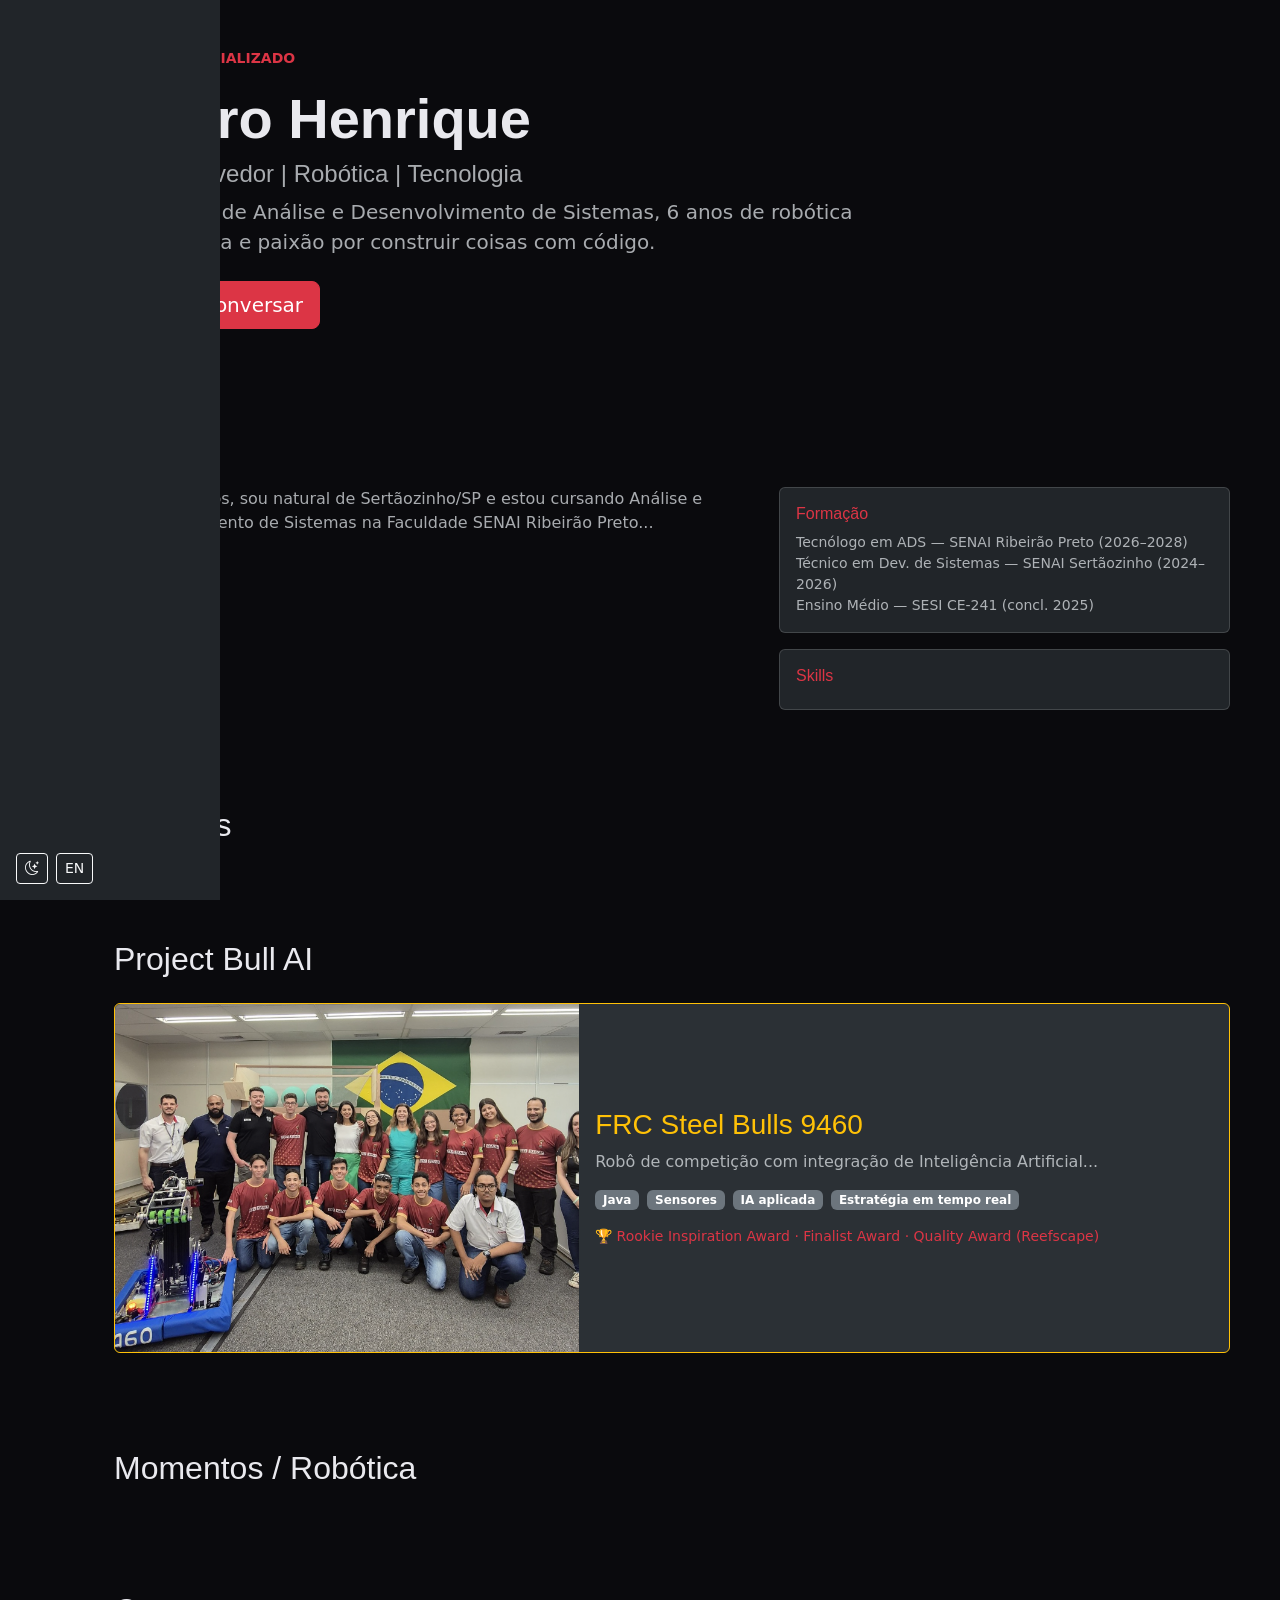
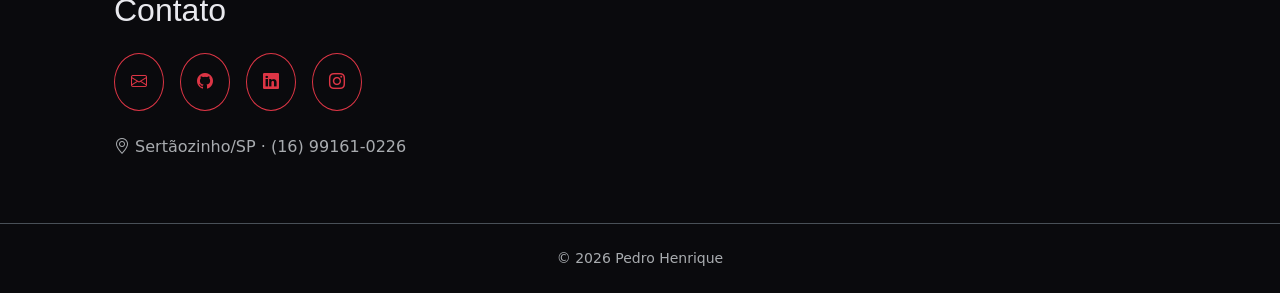
==== commit 78cc49bd: "Refactor index.html for improved structure and styling" ====
--- a/index.html
+++ b/index.html
@@ -1,123 +1,151 @@
 <!DOCTYPE html>
-<html lang="pt-BR">
+<html lang="pt-BR" data-bs-theme="dark">
 
 <head>
   <meta charset="UTF-8">
-  <meta name="viewport" content="width=device-width, initial-scale=1, viewport-fit=cover">
+  <meta name="viewport" content="width=device-width, initial-scale=1">
   <title>Pedro Henrique — Dev &amp; Robótica</title>
-  <link
-    href="https://fonts.googleapis.com/css2?family=Orbitron:wght@600;800&family=Share+Tech+Mono&family=Inter:wght@400;500;600&display=swap"
-    rel="stylesheet">
   <link href="https://cdnjs.cloudflare.com/ajax/libs/bootstrap/5.3.3/css/bootstrap.min.css" rel="stylesheet">
   <link href="https://cdn.jsdelivr.net/npm/bootstrap-icons@1.11.3/font/bootstrap-icons.min.css" rel="stylesheet">
   <link rel="stylesheet" href="css/style.css">
 </head>
 
-<body>
-  <div id="loader"><span class="mono glitch" data-text="INITIALIZING SYSTEM..."
-      style="color:var(--accent);font-size:1rem">INITIALIZING SYSTEM...</span>
-    <div class="bar"><span></span></div>
-  </div>
-  <div id="navload"></div>
-  <div id="cursor"></div>
+<!-- Sidebar (desktop): nav vertical fixa. Links preenchidos pelo script.js -->
+<body data-bs-spy="scroll" data-bs-target="#sideNav" data-bs-offset="10" tabindex="0">
 
-  <aside class="sidebar" id="sidebar">
-    <a href="#home" class="brand-mark mono" aria-label="Início">P_</a>
-    <div class="side-nav" id="sideNav"></div>
-    <div class="side-ctrl">
-      <input type="color" id="colorpick" value="#ff2b2b" aria-label="Escolher cor de destaque">
-      <button class="ctrl-btn" id="themeBtn" aria-label="Alternar tema"><i class="bi bi-moon-stars"></i></button>
-      <button class="ctrl-btn mono" id="langBtn" aria-label="Alternar idioma">EN</button>
+  <aside class="d-none d-md-flex flex-column position-fixed top-0 start-0 vh-100 bg-dark p-3" style="width:220px">
+    <nav class="nav nav-pills flex-column mb-auto gap-1 mt-2" id="sideNav"></nav>
+    <div class="d-flex gap-2 mt-3">
+      <button class="btn btn-outline-light btn-sm theme-btn"><i class="bi bi-moon-stars"></i></button>
+      <button class="btn btn-outline-light btn-sm lang-btn">EN</button>
     </div>
   </aside>
 
+  <!-- Barra fina no topo (mobile): abre a sidebar como gaveta (offcanvas) -->
+  <nav class="navbar navbar-dark bg-dark fixed-top d-md-none">
+    <div class="container-fluid">
+      <a class="navbar-brand fw-bold" href="#home">Pedro Henrique</a>
+      <button class="navbar-toggler" type="button" data-bs-toggle="offcanvas" data-bs-target="#mobileNav"></button>
+    </div>
+  </nav>
+
+  <div class="offcanvas offcanvas-start bg-dark" tabindex="-1" id="mobileNav">
+    <div class="offcanvas-header">
+      <h5 class="offcanvas-title text-white">Menu</h5>
+      <button class="btn-close btn-close-white" data-bs-dismiss="offcanvas"></button>
+    </div>
+    <div class="offcanvas-body d-flex flex-column">
+      <nav class="nav nav-pills flex-column gap-1" id="mobileNavLinks"></nav>
+      <div class="d-flex gap-2 mt-3">
+        <button class="btn btn-outline-light btn-sm theme-btn"><i class="bi bi-moon-stars"></i></button>
+        <button class="btn btn-outline-light btn-sm lang-btn">EN</button>
+      </div>
+    </div>
+  </div>
+
   <main>
-    <section class="hero" id="home">
-      <div class="hud mono d-none d-md-block">STATUS: <span style="color:var(--accent)">ONLINE</span><br>LOC:
-        Sertãozinho/SP<br>ROLE: DEV_JR</div>
-      <p class="eyebrow mono" data-i="heroEyebrow">SISTEMA INICIALIZADO</p>
-      <h1 class="glitch glow" data-text="Pedro Henrique">Pedro Henrique</h1>
-      <h2 class="mono" style="font-size:1.1rem;color:var(--muted)" data-i="heroRole">Desenvolvedor Jr. | Robótica |
-        Tecnologia</h2>
-      <p style="max-width:520px;color:var(--muted)" data-i="heroDesc">Estudante de Análise e Desenvolvimento de
+
+    <!-- Hero -->
+    <section id="home" class="container py-5">
+      <p class="text-danger fw-semibold text-uppercase small" data-i="heroEyebrow">SISTEMA INICIALIZADO</p>
+      <h1 class="display-4 fw-bold">Pedro Henrique</h1>
+      <h2 class="fs-4 text-body-secondary" data-i="heroRole">Desenvolvedor | Robótica | Tecnologia</h2>
+      <p class="lead text-body-secondary col-lg-8" data-i="heroDesc">Estudante de Análise e Desenvolvimento de
         Sistemas, 6 anos de robótica competitiva e paixão por construir coisas com código.</p>
-      <a href="#contact" class="btn-accent d-inline-block mt-2" style="width:fit-content" data-i="heroCta">Vamos
-        conversar</a>
+      <a href="#contact" class="btn btn-danger btn-lg mt-2" data-i="heroCta">Vamos conversar</a>
     </section>
 
-    <section id="about">
-      <p class="eyebrow mono" data-i="aboutEyebrow">QUEM SOU EU</p>
+    <!-- Sobre: bio + cards de formação/skills -->
+    <section id="about" class="container py-5">
       <h2 class="mb-4" data-i="aboutTitle">Sobre</h2>
       <div class="row g-4">
-        <div class="col-lg-7" style="color:var(--muted)" data-i="aboutBio">Tenho 18 anos, sou natural de Sertãozinho/SP
-          e estou cursando Análise e Desenvolvimento de Sistemas na Faculdade SENAI Ribeirão Preto, após concluir o
-          técnico em Desenvolvimento de Sistemas no SENAI e o Ensino Médio no SESI CE-241. Por 3 anos integrei a equipe
-          de robótica FRC Steel Bulls 9460, ajudando a construir o Project Bull AI, e venho me aprofundando em
-          JavaScript, TypeScript, Java, C# e Python. Nas horas livres, jogo basquete, games com os amigos e crio sites
-          por diversão.</div>
+        <div class="col-lg-7 text-body-secondary" data-i="aboutBio">Tenho 18 anos, sou natural de Sertãozinho/SP
+          e estou cursando Análise e Desenvolvimento de Sistemas na Faculdade SENAI Ribeirão Preto...</div>
         <div class="col-lg-5">
-          <div class="card-tech p-3 mb-2"><strong class="mono" style="color:var(--gold)"
-              data-i="eduTitle">Formação</strong>
-            <ul class="mt-2 mb-0" style="color:var(--muted);font-size:.9rem">
-              <li>Tecnólogo em ADS — SENAI Ribeirão Preto (2026–2028)</li>
-              <li>Técnico em Dev. de Sistemas — SENAI Sertãozinho (2024–2026)</li>
-              <li>Ensino Médio — SESI CE-241 (concl. 2025)</li>
-            </ul>
+          <div class="card mb-3">
+            <div class="card-body">
+              <h3 class="h6 text-danger" data-i="eduTitle">Formação</h3>
+              <ul class="list-unstyled small text-body-secondary mb-0">
+                <li>Tecnólogo em ADS — SENAI Ribeirão Preto (2026–2028)</li>
+                <li>Técnico em Dev. de Sistemas — SENAI Sertãozinho (2024–2026)</li>
+                <li>Ensino Médio — SESI CE-241 (concl. 2025)</li>
+              </ul>
+            </div>
           </div>
-          <div id="skillsBox"></div>
+          <div class="card">
+            <div class="card-body">
+              <h3 class="h6 text-danger">Skills</h3>
+              <div id="skillsBox" class="d-flex flex-wrap gap-2"></div>
+            </div>
+          </div>
         </div>
       </div>
     </section>
 
-    <section id="projects">
-      <p class="eyebrow mono" data-i="projEyebrow">CÓDIGO EM AÇÃO</p>
+    <!-- Projetos: cards gerados pelo JS -->
+    <section id="projects" class="container py-5">
       <h2 class="mb-4" data-i="projTitle">Projetos</h2>
       <div class="row g-4" id="projGrid"></div>
     </section>
 
-    <section id="featured">
-      <p class="eyebrow mono" data-i="featEyebrow">PROJETO PRINCIPAL</p>
+    <!-- Destaque: 1 card com imagem + texto lado a lado -->
+    <section id="featured" class="container py-5">
       <h2 class="mb-4" data-i="featTitle">Project Bull AI</h2>
-      <div class="featured">
-        <img class="featured-img" src="assets/foto-equipe.png" alt="Equipe FRC Steel Bulls 9460" loading="lazy">
-        <div>
-          <h3 class="glow" style="color:var(--gold)">FRC Steel Bulls 9460</h3>
-          <p style="color:var(--muted)" data-i="featDesc">Robô de competição com integração de Inteligência Artificial,
-            desenvolvido e pilotado ao longo de 3 anos na equipe Steel Bulls 9460, competindo na Regional FRC de São
-            Paulo e no Nacional FRC em Brasília.</p>
-          <div class="mb-3 badge-wrap"><span class="badge-tech">Java</span><span class="badge-tech">Sensores</span><span
-              class="badge-tech">IA aplicada</span><span class="badge-tech">Estratégia em tempo real</span></div>
-          <p class="mono" style="font-size:.85rem;color:var(--accent)">🏆 Rookie Inspiration Award · Finalist Award ·
-            Quality Award (Reefscape)</p>
+      <div class="card bg-body-tertiary border-warning">
+        <div class="row g-0 align-items-center">
+          <div class="col-md-5">
+            <div class="ratio ratio-4x3">
+              <img src="assets/foto-equipe.png" class="object-fit-cover rounded-start"
+                alt="Equipe FRC Steel Bulls 9460">
+            </div>
+          </div>
+          <div class="col-md-7">
+            <div class="card-body">
+              <h3 class="card-title text-warning">FRC Steel Bulls 9460</h3>
+              <p class="card-text text-body-secondary" data-i="featDesc">Robô de competição com integração de
+                Inteligência Artificial...</p>
+              <div class="d-flex flex-wrap gap-2 mb-3">
+                <span class="badge text-bg-secondary">Java</span>
+                <span class="badge text-bg-secondary">Sensores</span>
+                <span class="badge text-bg-secondary">IA aplicada</span>
+                <span class="badge text-bg-secondary">Estratégia em tempo real</span>
+              </div>
+              <p class="small text-danger mb-0">🏆 Rookie Inspiration Award · Finalist Award · Quality Award
+                (Reefscape)</p>
+            </div>
+          </div>
         </div>
       </div>
     </section>
 
-    <section id="robotics">
-      <p class="eyebrow mono" data-i="roboEyebrow">TRAJETÓRIA</p>
+    <!-- Robótica: fotos + prêmios, gerados pelo JS -->
+    <section id="robotics" class="container py-5">
       <h2 class="mb-4" data-i="roboTitle">Momentos / Robótica</h2>
       <div class="row g-4 mb-4" id="roboGrid"></div>
       <div class="row g-3" id="awardGrid"></div>
     </section>
 
-    <section id="contact">
-      <p class="eyebrow mono" data-i="contEyebrow">FALE COMIGO</p>
+    <!-- Contato: botões redondos com ícone -->
+    <section id="contact" class="container py-5">
       <h2 class="mb-4" data-i="contTitle">Contato</h2>
       <div class="d-flex flex-wrap gap-3">
-        <a class="contact-icon" href="mailto:pedroh.mendes472@gmail.com" aria-label="Email"><i
-            class="bi bi-envelope"></i></a>
-        <a class="contact-icon" href="https://github.com/PedroHenriMende" target="_blank" aria-label="GitHub"><i
-            class="bi bi-github"></i></a>
-        <a class="contact-icon" href="https://www.linkedin.com/in/pedro-jesus-aa4018383/" target="_blank"
-          aria-label="LinkedIn"><i class="bi bi-linkedin"></i></a>
-        <a class="contact-icon" href="https://www.instagram.com/pedro_mjay" target="_blank" aria-label="Instagram"><i
-            class="bi bi-instagram"></i></a>
+        <a class="btn btn-outline-danger rounded-circle p-3" href="mailto:pedroh.mendes472@gmail.com"
+          aria-label="Email"><i class="bi bi-envelope"></i></a>
+        <a class="btn btn-outline-danger rounded-circle p-3" href="https://github.com/PedroHenriMende"
+          target="_blank" aria-label="GitHub"><i class="bi bi-github"></i></a>
+        <a class="btn btn-outline-danger rounded-circle p-3" href="https://www.linkedin.com/in/pedro-jesus-aa4018383/"
+          target="_blank" aria-label="LinkedIn"><i class="bi bi-linkedin"></i></a>
+        <a class="btn btn-outline-danger rounded-circle p-3" href="https://www.instagram.com/pedro_mjay"
+          target="_blank" aria-label="Instagram"><i class="bi bi-instagram"></i></a>
       </div>
-      <p class="mt-4 mono" style="color:var(--muted)"><i class="bi bi-geo-alt"></i> Sertãozinho/SP · (16) 99161-0226</p>
+      <p class="mt-4 text-body-secondary"><i class="bi bi-geo-alt"></i> Sertãozinho/SP · (16) 99161-0226</p>
     </section>
   </main>
 
+  <footer class="text-center text-body-secondary small py-4 border-top">© 2026 Pedro Henrique</footer>
+
+  <script src="https://cdnjs.cloudflare.com/ajax/libs/bootstrap/5.3.3/js/bootstrap.bundle.min.js"></script>
   <script src="script/script.js"></script>
 </body>
 
-</html>+</html>
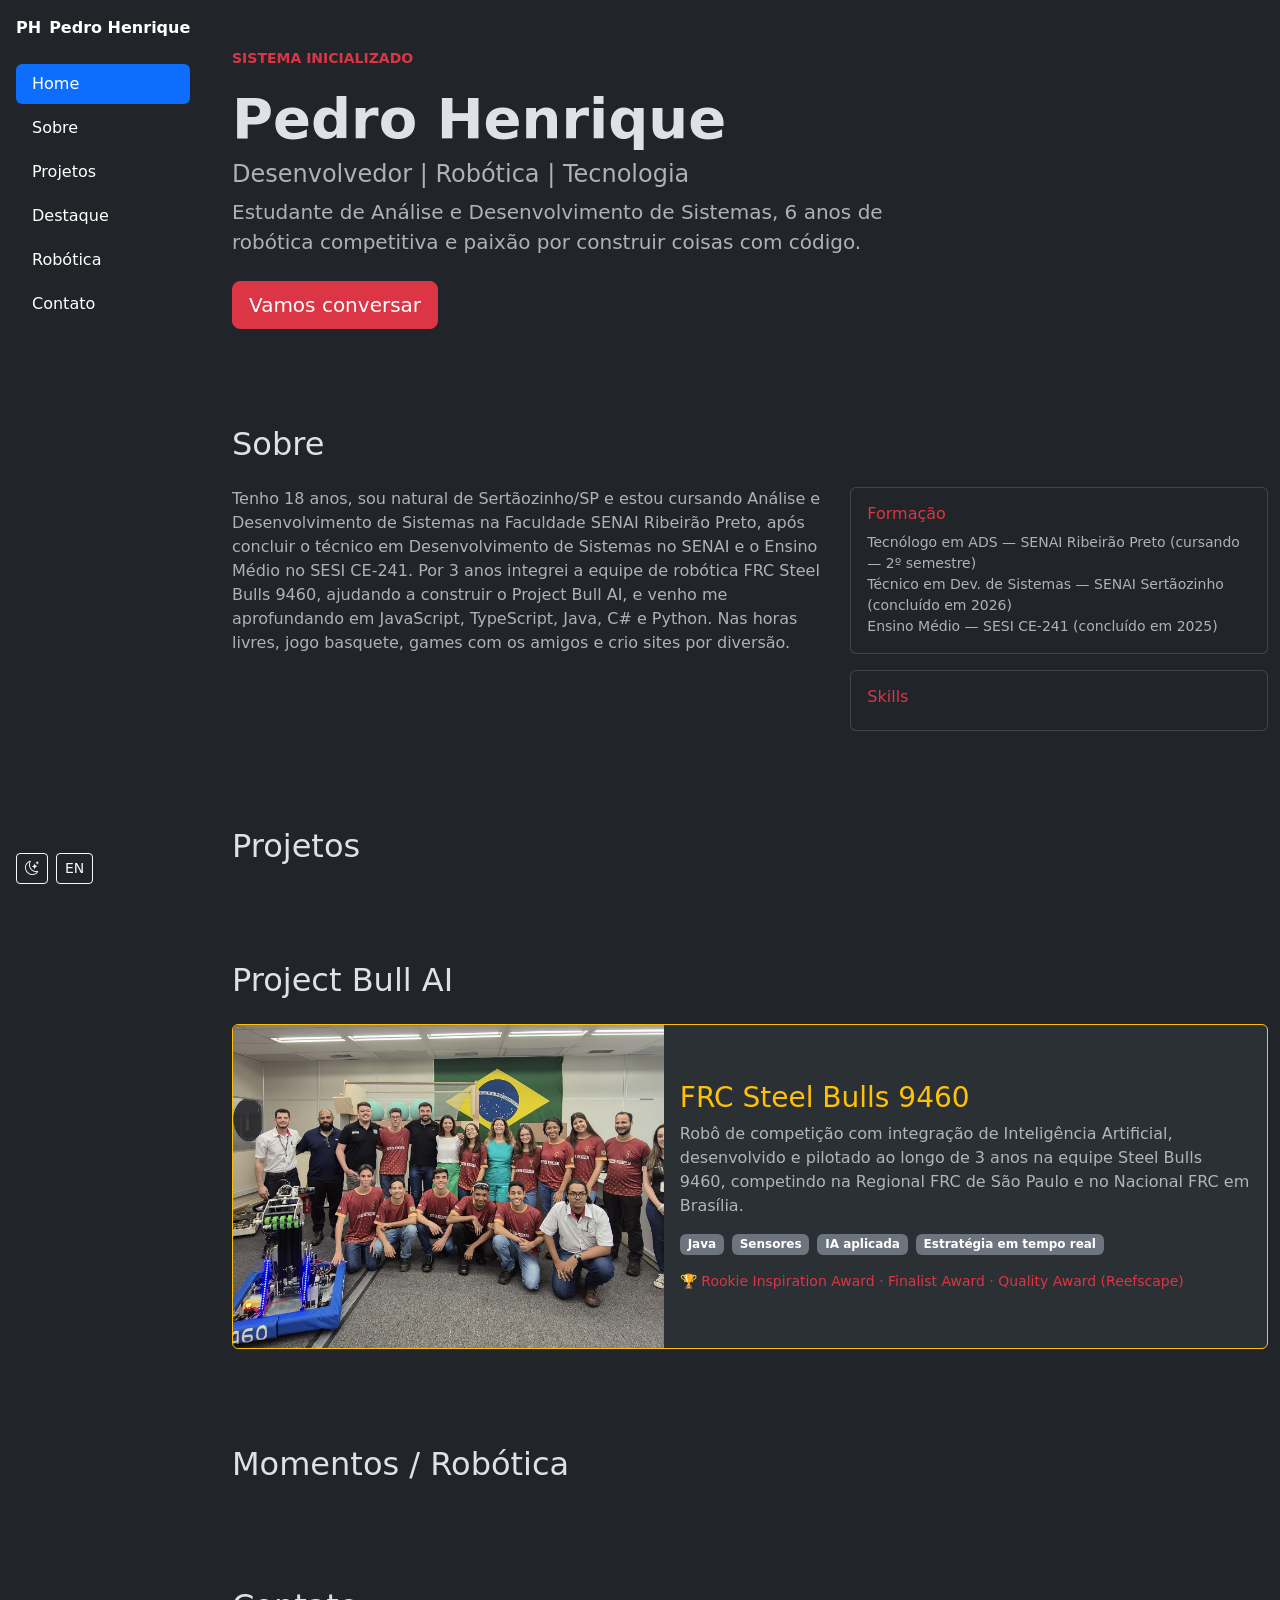
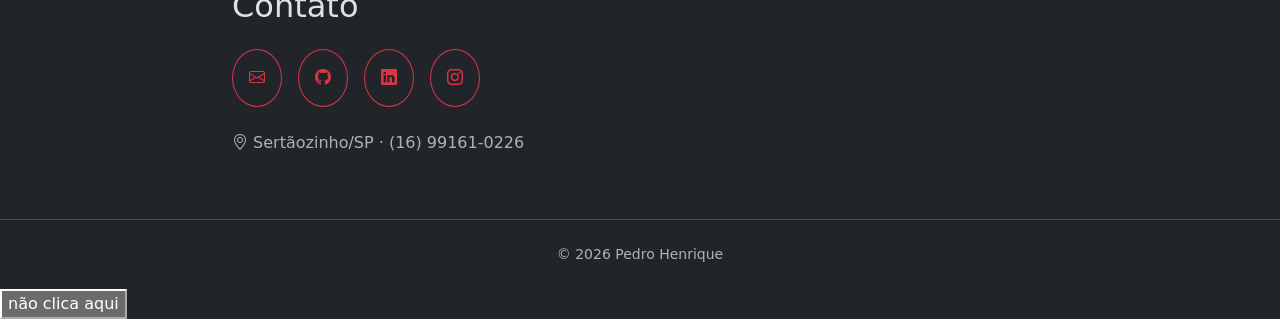
==== commit f735bc60: "Refactor index.html for improved structure and clarity" ====
--- a/index.html
+++ b/index.html
@@ -1,151 +1,330 @@
-<!DOCTYPE html>
+<!doctype html>
 <html lang="pt-BR" data-bs-theme="dark">
-
-<head>
-  <meta charset="UTF-8">
-  <meta name="viewport" content="width=device-width, initial-scale=1">
-  <title>Pedro Henrique — Dev &amp; Robótica</title>
-  <link href="https://cdnjs.cloudflare.com/ajax/libs/bootstrap/5.3.3/css/bootstrap.min.css" rel="stylesheet">
-  <link href="https://cdn.jsdelivr.net/npm/bootstrap-icons@1.11.3/font/bootstrap-icons.min.css" rel="stylesheet">
-  <link rel="stylesheet" href="css/style.css">
-</head>
-
-<!-- Sidebar (desktop): nav vertical fixa. Links preenchidos pelo script.js -->
-<body data-bs-spy="scroll" data-bs-target="#sideNav" data-bs-offset="10" tabindex="0">
-
-  <aside class="d-none d-md-flex flex-column position-fixed top-0 start-0 vh-100 bg-dark p-3" style="width:220px">
-    <nav class="nav nav-pills flex-column mb-auto gap-1 mt-2" id="sideNav"></nav>
-    <div class="d-flex gap-2 mt-3">
-      <button class="btn btn-outline-light btn-sm theme-btn"><i class="bi bi-moon-stars"></i></button>
-      <button class="btn btn-outline-light btn-sm lang-btn">EN</button>
-    </div>
-  </aside>
-
-  <!-- Barra fina no topo (mobile): abre a sidebar como gaveta (offcanvas) -->
-  <nav class="navbar navbar-dark bg-dark fixed-top d-md-none">
-    <div class="container-fluid">
-      <a class="navbar-brand fw-bold" href="#home">Pedro Henrique</a>
-      <button class="navbar-toggler" type="button" data-bs-toggle="offcanvas" data-bs-target="#mobileNav"></button>
-    </div>
-  </nav>
-
-  <div class="offcanvas offcanvas-start bg-dark" tabindex="-1" id="mobileNav">
-    <div class="offcanvas-header">
-      <h5 class="offcanvas-title text-white">Menu</h5>
-      <button class="btn-close btn-close-white" data-bs-dismiss="offcanvas"></button>
-    </div>
-    <div class="offcanvas-body d-flex flex-column">
-      <nav class="nav nav-pills flex-column gap-1" id="mobileNavLinks"></nav>
+  <head>
+    <meta charset="UTF-8" />
+    <meta name="viewport" content="width=device-width, initial-scale=1" />
+    <title>Pedro Henrique — Dev &amp; Robótica</title>
+    <link
+      href="https://cdnjs.cloudflare.com/ajax/libs/bootstrap/5.3.3/css/bootstrap.min.css"
+      rel="stylesheet"
+    />
+    <link
+      href="https://cdn.jsdelivr.net/npm/bootstrap-icons@1.11.3/font/bootstrap-icons.min.css"
+      rel="stylesheet"
+    />
+    <link rel="stylesheet" href="css/style.css" />
+  </head>
+
+  <!-- data-bs-spy liga o ScrollSpy do Bootstrap: ele mesmo marca o link
+     ativo na sidebar conforme a seção visível, sem JS nosso -->
+  <body
+    data-bs-spy="scroll"
+    data-bs-target="#sideNav"
+    data-bs-offset="10"
+    tabindex="0"
+  >
+    <!-- SIDEBAR (desktop, md+): rail de ícones fixa na esquerda.
+       Fica estreita e só os ícones aparecem; passar o mouse (ou dar
+       foco via teclado) expande e revela os rótulos — ver css/style.css. -->
+    <aside
+      class="d-none d-md-flex flex-column position-fixed top-0 start-0 vh-100 bg-dark p-3"
+      id="sidebar"
+    >
+      <a class="navbar-brand fw-bold text-white mb-4 d-flex align-items-center gap-2" href="#home">
+        <span class="brand-mark">PH</span>
+        <span class="brand-full nav-label">Pedro Henrique</span>
+      </a>
+      <nav class="nav nav-pills flex-column mb-auto gap-1" id="sideNav">
+        <a class="nav-link text-white" href="#home">
+          <i class="bi bi-house-door" aria-hidden="true"></i>
+          <span class="nav-label" data-i="navHome">Home</span>
+        </a>
+        <a class="nav-link text-white" href="#about">
+          <i class="bi bi-person" aria-hidden="true"></i>
+          <span class="nav-label" data-i="navAbout">Sobre</span>
+        </a>
+        <a class="nav-link text-white" href="#projects">
+          <i class="bi bi-kanban" aria-hidden="true"></i>
+          <span class="nav-label" data-i="navProjects">Projetos</span>
+        </a>
+        <a class="nav-link text-white" href="#featured">
+          <i class="bi bi-star" aria-hidden="true"></i>
+          <span class="nav-label" data-i="navFeatured">Destaque</span>
+        </a>
+        <a class="nav-link text-white" href="#robotics">
+          <i class="bi bi-robot" aria-hidden="true"></i>
+          <span class="nav-label" data-i="navRobotics">Robótica</span>
+        </a>
+        <a class="nav-link text-white" href="#contact">
+          <i class="bi bi-envelope" aria-hidden="true"></i>
+          <span class="nav-label" data-i="navContact">Contato</span>
+        </a>
+      </nav>
       <div class="d-flex gap-2 mt-3">
-        <button class="btn btn-outline-light btn-sm theme-btn"><i class="bi bi-moon-stars"></i></button>
-        <button class="btn btn-outline-light btn-sm lang-btn">EN</button>
+        <button
+          class="btn btn-outline-light btn-sm theme-btn"
+          aria-label="Alternar tema"
+        >
+          <i class="bi bi-moon-stars"></i>
+        </button>
+        <button
+          class="btn btn-outline-light btn-sm lang-btn nav-label"
+          aria-label="Alternar idioma"
+        >
+          EN
+        </button>
+      </div>
+    </aside>
+
+    <!-- NAVBAR (mobile, abaixo de md): barra fina no topo que abre a sidebar como offcanvas -->
+    <nav class="navbar navbar-dark bg-dark fixed-top d-md-none">
+      <div class="container-fluid">
+        <a class="navbar-brand fw-bold" href="#home">Pedro Henrique</a>
+        <button
+          class="navbar-toggler"
+          type="button"
+          data-bs-toggle="offcanvas"
+          data-bs-target="#mobileNav"
+          aria-label="Abrir menu"
+        >
+          <span class="navbar-toggler-icon"></span>
+        </button>
+      </div>
+    </nav>
+
+    <!-- OFFCANVAS: a "gaveta" que desliza da esquerda no mobile — componente pronto do Bootstrap -->
+    <div class="offcanvas offcanvas-start bg-dark" tabindex="-1" id="mobileNav">
+      <div class="offcanvas-header">
+        <h5 class="offcanvas-title text-white">Menu</h5>
+        <button
+          type="button"
+          class="btn-close btn-close-white"
+          data-bs-dismiss="offcanvas"
+          aria-label="Fechar"
+        ></button>
+      </div>
+      <div class="offcanvas-body d-flex flex-column">
+        <nav class="nav nav-pills flex-column gap-1">
+          <a
+            class="nav-link text-white"
+            href="#home"
+            data-bs-dismiss="offcanvas"
+            data-i="navHome"
+            >Home</a
+          >
+          <a
+            class="nav-link text-white"
+            href="#about"
+            data-bs-dismiss="offcanvas"
+            data-i="navAbout"
+            >Sobre</a
+          >
+          <a
+            class="nav-link text-white"
+            href="#projects"
+            data-bs-dismiss="offcanvas"
+            data-i="navProjects"
+            >Projetos</a
+          >
+          <a
+            class="nav-link text-white"
+            href="#featured"
+            data-bs-dismiss="offcanvas"
+            data-i="navFeatured"
+            >Destaque</a
+          >
+          <a
+            class="nav-link text-white"
+            href="#robotics"
+            data-bs-dismiss="offcanvas"
+            data-i="navRobotics"
+            >Robótica</a
+          >
+          <a
+            class="nav-link text-white"
+            href="#contact"
+            data-bs-dismiss="offcanvas"
+            data-i="navContact"
+            >Contato</a
+          >
+        </nav>
+        <div class="d-flex gap-2 mt-3">
+          <button
+            class="btn btn-outline-light btn-sm theme-btn"
+            aria-label="Alternar tema"
+          >
+            <i class="bi bi-moon-stars"></i>
+          </button>
+          <button
+            class="btn btn-outline-light btn-sm lang-btn"
+            aria-label="Alternar idioma"
+          >
+            EN
+          </button>
+        </div>
       </div>
     </div>
-  </div>
-
-  <main>
-
-    <!-- Hero -->
-    <section id="home" class="container py-5">
-      <p class="text-danger fw-semibold text-uppercase small" data-i="heroEyebrow">SISTEMA INICIALIZADO</p>
-      <h1 class="display-4 fw-bold">Pedro Henrique</h1>
-      <h2 class="fs-4 text-body-secondary" data-i="heroRole">Desenvolvedor | Robótica | Tecnologia</h2>
-      <p class="lead text-body-secondary col-lg-8" data-i="heroDesc">Estudante de Análise e Desenvolvimento de
-        Sistemas, 6 anos de robótica competitiva e paixão por construir coisas com código.</p>
-      <a href="#contact" class="btn btn-danger btn-lg mt-2" data-i="heroCta">Vamos conversar</a>
-    </section>
-
-    <!-- Sobre: bio + cards de formação/skills -->
-    <section id="about" class="container py-5">
-      <h2 class="mb-4" data-i="aboutTitle">Sobre</h2>
-      <div class="row g-4">
-        <div class="col-lg-7 text-body-secondary" data-i="aboutBio">Tenho 18 anos, sou natural de Sertãozinho/SP
-          e estou cursando Análise e Desenvolvimento de Sistemas na Faculdade SENAI Ribeirão Preto...</div>
-        <div class="col-lg-5">
-          <div class="card mb-3">
-            <div class="card-body">
-              <h3 class="h6 text-danger" data-i="eduTitle">Formação</h3>
-              <ul class="list-unstyled small text-body-secondary mb-0">
-                <li>Tecnólogo em ADS — SENAI Ribeirão Preto (2026–2028)</li>
-                <li>Técnico em Dev. de Sistemas — SENAI Sertãozinho (2024–2026)</li>
-                <li>Ensino Médio — SESI CE-241 (concl. 2025)</li>
-              </ul>
+
+    <main>
+      <!-- HERO: container simples do Bootstrap, sem grid porque é 1 coluna só -->
+      <section id="home" class="container py-5">
+        <p
+          class="text-danger fw-semibold text-uppercase small"
+          data-i="heroEyebrow"
+        >
+          SISTEMA INICIALIZADO
+        </p>
+        <h1 class="display-4 fw-bold">Pedro Henrique</h1>
+        <h2 class="fs-4 text-body-secondary" data-i="heroRole">
+          Desenvolvedor Jr. | Robótica | Tecnologia
+        </h2>
+        <p class="lead text-body-secondary col-lg-8" data-i="heroDesc">
+          Estudante de Análise e Desenvolvimento de Sistemas, 6 anos de robótica
+          competitiva e paixão por construir coisas com código.
+        </p>
+        <a href="#contact" class="btn btn-danger btn-lg mt-2" data-i="heroCta"
+          >Vamos conversar</a
+        >
+      </section>
+
+      <!-- SOBRE: grid de 2 colunas (row/col) — texto à esquerda, cards à direita -->
+      <section id="about" class="container py-5">
+        <h2 class="mb-4" data-i="aboutTitle">Sobre</h2>
+        <div class="row g-4">
+          <div class="col-lg-7 text-body-secondary" data-i="aboutBio">
+            Tenho 18 anos, sou natural de Sertãozinho/SP e estou cursando
+            Análise e Desenvolvimento de Sistemas na Faculdade SENAI Ribeirão
+            Preto...
+          </div>
+          <div class="col-lg-5">
+            <!-- .card é o componente padrão do Bootstrap para qualquer "caixinha" -->
+            <div class="card mb-3">
+              <div class="card-body">
+                <h3 class="h6 text-danger" data-i="eduTitle">Formação</h3>
+                <ul class="list-unstyled small text-body-secondary mb-0">
+                  <li>Tecnólogo em ADS — SENAI Ribeirão Preto (cursando — 2º semestre)</li>
+                  <li>
+                    Técnico em Dev. de Sistemas — SENAI Sertãozinho (concluído em 2026)
+                  </li>
+                  <li>Ensino Médio — SESI CE-241 (concluído em 2025)</li>
+                </ul>
+              </div>
             </div>
-          </div>
-          <div class="card">
-            <div class="card-body">
-              <h3 class="h6 text-danger">Skills</h3>
-              <div id="skillsBox" class="d-flex flex-wrap gap-2"></div>
+            <div class="card">
+              <div class="card-body">
+                <h3 class="h6 text-danger">Skills</h3>
+                <!-- badges (skills) são geradas pelo script.js dentro desta div -->
+                <div id="skillsBox" class="d-flex flex-wrap gap-2"></div>
+              </div>
             </div>
           </div>
         </div>
-      </div>
-    </section>
-
-    <!-- Projetos: cards gerados pelo JS -->
-    <section id="projects" class="container py-5">
-      <h2 class="mb-4" data-i="projTitle">Projetos</h2>
-      <div class="row g-4" id="projGrid"></div>
-    </section>
-
-    <!-- Destaque: 1 card com imagem + texto lado a lado -->
-    <section id="featured" class="container py-5">
-      <h2 class="mb-4" data-i="featTitle">Project Bull AI</h2>
-      <div class="card bg-body-tertiary border-warning">
-        <div class="row g-0 align-items-center">
-          <div class="col-md-5">
-            <div class="ratio ratio-4x3">
-              <img src="assets/foto-equipe.png" class="object-fit-cover rounded-start"
-                alt="Equipe FRC Steel Bulls 9460">
+      </section>
+
+      <!-- PROJETOS: grade de cards gerada pelo JS a partir do array PROJ -->
+      <section id="projects" class="container py-5">
+        <h2 class="mb-4" data-i="projTitle">Projetos</h2>
+        <div class="row g-4" id="projGrid"></div>
+      </section>
+
+      <!-- DESTAQUE: 1 card grande com imagem de um lado e texto do outro (row g-0 dentro do card) -->
+      <section id="featured" class="container py-5">
+        <h2 class="mb-4" data-i="featTitle">Project Bull AI</h2>
+        <div class="card bg-body-tertiary border-warning">
+          <div class="row g-0 align-items-center">
+            <div class="col-md-5">
+              <!-- .ratio força a proporção 4:3 da imagem; object-fit-cover evita distorcer -->
+              <div class="ratio ratio-4x3">
+                <img
+                  src="assets/foto-equipe.png"
+                  class="object-fit-cover rounded-start"
+                  alt="Equipe FRC Steel Bulls 9460"
+                />
+              </div>
             </div>
-          </div>
-          <div class="col-md-7">
-            <div class="card-body">
-              <h3 class="card-title text-warning">FRC Steel Bulls 9460</h3>
-              <p class="card-text text-body-secondary" data-i="featDesc">Robô de competição com integração de
-                Inteligência Artificial...</p>
-              <div class="d-flex flex-wrap gap-2 mb-3">
-                <span class="badge text-bg-secondary">Java</span>
-                <span class="badge text-bg-secondary">Sensores</span>
-                <span class="badge text-bg-secondary">IA aplicada</span>
-                <span class="badge text-bg-secondary">Estratégia em tempo real</span>
+            <div class="col-md-7">
+              <div class="card-body">
+                <h3 class="card-title text-warning">FRC Steel Bulls 9460</h3>
+                <p class="fw-semibold mb-2" data-i="featTagline">Mais do que robôs.</p>
+                <p class="card-text text-body-secondary" data-i="featDesc">
+                  Robô de competição com integração de Inteligência
+                  Artificial...
+                </p>
+                <div class="d-flex flex-wrap gap-2 mb-3">
+                  <span class="badge text-bg-secondary">Java</span>
+                  <span class="badge text-bg-secondary">Sensores</span>
+                  <span class="badge text-bg-secondary">IA aplicada</span>
+                  <span class="badge text-bg-secondary"
+                    >Estratégia em tempo real</span
+                  >
+                </div>
+                <p class="small text-danger mb-0">
+                  🏆 Rookie Inspiration Award · Finalist Award · Quality Award
+                  (Reefscape)
+                </p>
               </div>
-              <p class="small text-danger mb-0">🏆 Rookie Inspiration Award · Finalist Award · Quality Award
-                (Reefscape)</p>
             </div>
           </div>
         </div>
-      </div>
-    </section>
-
-    <!-- Robótica: fotos + prêmios, gerados pelo JS -->
-    <section id="robotics" class="container py-5">
-      <h2 class="mb-4" data-i="roboTitle">Momentos / Robótica</h2>
-      <div class="row g-4 mb-4" id="roboGrid"></div>
-      <div class="row g-3" id="awardGrid"></div>
-    </section>
-
-    <!-- Contato: botões redondos com ícone -->
-    <section id="contact" class="container py-5">
-      <h2 class="mb-4" data-i="contTitle">Contato</h2>
-      <div class="d-flex flex-wrap gap-3">
-        <a class="btn btn-outline-danger rounded-circle p-3" href="mailto:pedroh.mendes472@gmail.com"
-          aria-label="Email"><i class="bi bi-envelope"></i></a>
-        <a class="btn btn-outline-danger rounded-circle p-3" href="https://github.com/PedroHenriMende"
-          target="_blank" aria-label="GitHub"><i class="bi bi-github"></i></a>
-        <a class="btn btn-outline-danger rounded-circle p-3" href="https://www.linkedin.com/in/pedro-jesus-aa4018383/"
-          target="_blank" aria-label="LinkedIn"><i class="bi bi-linkedin"></i></a>
-        <a class="btn btn-outline-danger rounded-circle p-3" href="https://www.instagram.com/pedro_mjay"
-          target="_blank" aria-label="Instagram"><i class="bi bi-instagram"></i></a>
-      </div>
-      <p class="mt-4 text-body-secondary"><i class="bi bi-geo-alt"></i> Sertãozinho/SP · (16) 99161-0226</p>
-    </section>
-  </main>
-
-  <footer class="text-center text-body-secondary small py-4 border-top">© 2026 Pedro Henrique</footer>
-
-  <script src="https://cdnjs.cloudflare.com/ajax/libs/bootstrap/5.3.3/js/bootstrap.bundle.min.js"></script>
-  <script src="script/script.js"></script>
-</body>
-
+      </section>
+
+      <!-- ROBÓTICA: fotos (roboGrid) e prêmios (awardGrid), ambos gerados pelo JS -->
+      <section id="robotics" class="container py-5">
+        <h2 class="mb-1" data-i="roboTitle">Momentos / Robótica</h2>
+        <p class="text-body-secondary mb-4" data-i="roboTagline">
+          Mais que robôs: uma equipe.
+        </p>
+        <div class="row g-4 mb-4" id="roboGrid"></div>
+        <div class="row g-3" id="awardGrid"></div>
+      </section>
+
+      <!-- CONTATO: botões circulares com ícone (btn + rounded-circle, tudo Bootstrap) -->
+      <section id="contact" class="container py-5">
+        <h2 class="mb-4" data-i="contTitle">Contato</h2>
+        <div class="d-flex flex-wrap gap-3">
+          <a
+            class="btn btn-outline-danger rounded-circle p-3"
+            href="mailto:pedroh.mendes472@gmail.com"
+            aria-label="Email"
+            ><i class="bi bi-envelope"></i
+          ></a>
+          <a
+            class="btn btn-outline-danger rounded-circle p-3"
+            href="https://github.com/PedroHenriMende"
+            target="_blank"
+            aria-label="GitHub"
+            ><i class="bi bi-github"></i
+          ></a>
+          <a
+            class="btn btn-outline-danger rounded-circle p-3"
+            href="https://www.linkedin.com/in/pedro-jesus-aa4018383/"
+            target="_blank"
+            aria-label="LinkedIn"
+            ><i class="bi bi-linkedin"></i
+          ></a>
+          <a
+            class="btn btn-outline-danger rounded-circle p-3"
+            href="https://www.instagram.com/pedro_mjay"
+            target="_blank"
+            aria-label="Instagram"
+            ><i class="bi bi-instagram"></i
+          ></a>
+        </div>
+        <p class="mt-4 text-body-secondary">
+          <i class="bi bi-geo-alt"></i> Sertãozinho/SP · (16) 99161-0226
+        </p>
+      </section>
+    </main>
+
+    <footer class="text-center text-body-secondary small py-4 border-top">
+      © 2026 Pedro Henrique
+    </footer>
+
+    <!-- Easter egg isolado: botão escondido, não mexe em mais nada da página -->
+    <button id="glitchBtn" type="button">não clica aqui</button>
+
+    <!-- bootstrap.bundle.min.js traz o JS do Bootstrap (Collapse, ScrollSpy) + Popper -->
+    <script src="https://cdnjs.cloudflare.com/ajax/libs/bootstrap/5.3.3/js/bootstrap.bundle.min.js"></script>
+    <script src="script/script.js"></script>
+  </body>
 </html>
--- a/css/style.css
+++ b/css/style.css
@@ -1,139 +1,58 @@
-/* ===== CORES ===== */
-:root {
-  --accent: #ff2b2b; --gold: #d4af37;
-  --bg: #0a0a0d; --surface: #131318; --surface2: #1b1b22;
-  --text: #e9e9ee; --muted: #8b8b96; --border: #2a2a33;
+/* Isto aqui é só o deslocamento do conteúdo: no desktop empurra pra direita da sidebar, no mobile empurra pra baixo da navbar fixa. */
+html {
+  scroll-behavior: smooth;
 }
-:root[data-theme="light"] {
-  --bg: #f3f2ee; --surface: #fff; --surface2: #eceae3;
-  --text: #161616; --muted: #5b5b63; --border: #d8d6cf;
+@media (min-width: 768px) {
+  main {
+    margin-left: 220px;
+  }
+}
+@media (max-width: 767.98px) {
+  main {
+    margin-top: 56px;
+  }
 }
 
-/* ===== BASE ===== */
-* { box-sizing: border-box; }
-html { scroll-behavior: smooth; }
-body {
-  background: var(--bg); color: var(--text); margin: 0; overflow-x: hidden;
-  font-family: "Inter", system-ui, sans-serif;
-  transition: background 0.3s, color 0.3s;
+/* Efeitos nos cards*/
+.nav-link {
+  transition:
+    background-color 0.2s ease,
+    padding-left 0.2s ease;
 }
-h1, h2, h3 { font-family: "Orbitron", sans-serif; }
-.mono { font-family: "Share Tech Mono", monospace; }
-a { color: var(--accent); text-decoration: none; }
-::selection { background: var(--accent); color: #fff; }
-.glow { text-shadow: 0 0 12px color-mix(in srgb, var(--accent) 70%, transparent); }
-
-/* ===== LOADER E BARRA DE NAVEGAÇÃO ===== */
-#loader {
-  position: fixed; inset: 0; z-index: 9999; background: var(--bg);
-  display: flex; flex-direction: column; align-items: center; justify-content: center;
-  transition: opacity 0.6s;
-}
-#loader .bar { width: 220px; height: 3px; margin-top: 14px; background: var(--surface2); }
-#loader .bar span {
-  display: block; height: 100%; width: 0;
-  background: var(--accent); animation: load 1.4s ease forwards;
-}
-@keyframes load { to { width: 100%; } }
-#navload {
-  position: fixed; top: 0; left: 0; z-index: 9998;
-  height: 2px; width: 0; background: var(--accent); transition: width 0.25s;
+.nav-link:hover {
+  background-color: rgba(255, 255, 255, 0.08);
+  padding-left: 0.9rem;
 }
 
-/* ===== EFEITO GLITCH (título) ===== */
-.glitch { position: relative; display: inline-block; }
-.glitch::before, .glitch::after {
-  content: attr(data-text); position: absolute; top: 0; left: 0;
-  width: 100%; overflow: hidden; background: var(--bg);
+.card {
+  transition:
+    transform 0.2s ease,
+    box-shadow 0.2s ease;
 }
-.glitch::before { color: var(--accent); clip-path: inset(0 0 60% 0); --dx: -3px; }
-.glitch::after { color: var(--gold); clip-path: inset(60% 0 0 0); --dx: 3px; }
-.glitch:hover::before, .glitch:hover::after { animation: gl 0.4s steps(2) 2; }
-@keyframes gl { 50% { transform: translate(var(--dx), 2px); } }
-
-/* ===== CURSOR PERSONALIZADO ===== */
-#cursor {
-  position: fixed; z-index: 9997; width: 18px; height: 18px;
-  border: 1px solid var(--accent); border-radius: 50%;
-  pointer-events: none; transform: translate(-50%, -50%); mix-blend-mode: difference;
+.card:hover {
+  transform: translateY(-3px);
+  box-shadow: 0 0.5rem 1rem rgba(0, 0, 0, 0.15);
 }
 
-/* ===== MENU LATERAL ===== */
-.sidebar {
-  position: fixed; top: 0; left: 0; bottom: 0; width: 64px; z-index: 900;
-  background: var(--surface); border-right: 1px solid var(--border);
-  display: flex; flex-direction: column; align-items: center; padding: 16px 0; gap: 14px;
+.btn {
+  transition:
+    transform 0.15s ease,
+    filter 0.15s ease;
 }
-.brand-mark { color: var(--accent); font-weight: 800; font-size: 1.1rem; }
-.side-nav { display: flex; flex-direction: column; gap: 6px; }
-.side-nav a {
-  width: 44px; height: 44px; font-size: 1.2rem; color: var(--muted);
-  display: flex; align-items: center; justify-content: center;
-  border: 1px solid transparent; border-radius: 8px;
-}
-.side-nav a:hover, .side-nav a.active {
-  color: var(--accent); border-color: var(--accent);
-  background: color-mix(in srgb, var(--accent) 10%, transparent);
-}
-.side-ctrl { margin-top: auto; display: flex; flex-direction: column; gap: 10px; }
-.ctrl-btn, #colorpick {
-  width: 36px; height: 36px; padding: 2px; border-radius: 6px;
-  border: 1px solid var(--border); background: var(--surface2); color: var(--text);
-}
-.ctrl-btn:hover { border-color: var(--accent); color: var(--accent); }
-main { margin-left: 64px; }
-
-/* no celular o menu vira barra inferior */
-@media (max-width: 767px) {
-  .sidebar {
-    top: auto; width: 100%; height: 60px; padding: 0 10px;
-    flex-direction: row; justify-content: space-between; overflow-x: auto;
-    border-right: none; border-top: 1px solid var(--border);
-  }
-  .side-nav, .side-ctrl { flex-direction: row; margin-top: 0; }
-  main { margin-left: 0; padding-bottom: 60px; }
-  .featured { grid-template-columns: 1fr; }
+.btn:hover {
+  transform: translateY(-1px);
 }
 
-/* ===== SEÇÕES ===== */
-section { max-width: 1100px; margin: 0 auto; padding: 5rem 1.5rem; }
-.eyebrow { color: var(--gold); font-size: 0.8rem; letter-spacing: 2px; }
-.hero { min-height: 100vh; display: flex; flex-direction: column; justify-content: center; position: relative; }
-.hero h1 { font-size: clamp(2.2rem, 6vw, 4rem); margin: 0.3rem 0; }
-.hud { position: absolute; top: 1rem; right: 1rem; text-align: right; font-size: 0.75rem; color: var(--muted); }
-
-/* ===== BOTÃO, CARDS E BADGES ===== */
-.btn-accent { background: var(--accent); color: #fff; font-weight: 600; padding: 0.7rem 1.6rem; border-radius: 6px; }
-.btn-accent:hover { filter: brightness(1.15); color: #fff; }
-.card-tech {
-  height: 100%; background: var(--surface); border: 1px solid var(--border);
-  border-radius: 10px; transition: transform 0.25s, border-color 0.25s;
+@keyframes fadeInUp {
+  from {
+    opacity: 0;
+    transform: translateY(10px);
+  }
+  to {
+    opacity: 1;
+    transform: translateY(0);
+  }
 }
-.card-tech:hover { transform: translateY(-6px); border-color: var(--accent); }
-.badge-wrap { display: flex; flex-wrap: wrap; }
-.badge-tech {
-  margin: 0.15rem; padding: 0.3rem 0.55rem; font-size: 0.72rem; color: var(--muted);
-  background: var(--surface2); border: 1px solid var(--border); border-radius: 5px;
+section {
+  animation: fadeInUp 0.5s ease both;
 }
-.skill-badge {
-  display: inline-block; margin: 0.25rem; padding: 0.35rem 0.9rem; font-size: 0.8rem;
-  color: var(--accent); border: 1px solid var(--accent); border-radius: 20px;
-}
-.contact-icon {
-  width: 52px; height: 52px; font-size: 1.3rem; border-radius: 50%; border: 1px solid var(--border);
-  display: flex; align-items: center; justify-content: center;
-}
-.contact-icon:hover { border-color: var(--accent); }
-
-/* ===== PROJETO PRINCIPAL E FOTOS ===== */
-.featured {
-  display: grid; grid-template-columns: 1fr 1fr; gap: 2rem; align-items: center;
-  padding: 2.5rem; border: 1px solid var(--gold); border-radius: 14px;
-  background: linear-gradient(145deg, var(--surface), var(--surface2));
-}
-.featured-img, .card-img {
-  display: block; width: 100%; aspect-ratio: 4/3; object-fit: cover; border-radius: 10px;
-}
-.moment { overflow: hidden; }
-.moment .card-img { border-radius: 10px 10px 0 0; }
-.moment figcaption { padding: 0.75rem 0.9rem; font-size: 0.8rem; color: var(--muted); }
